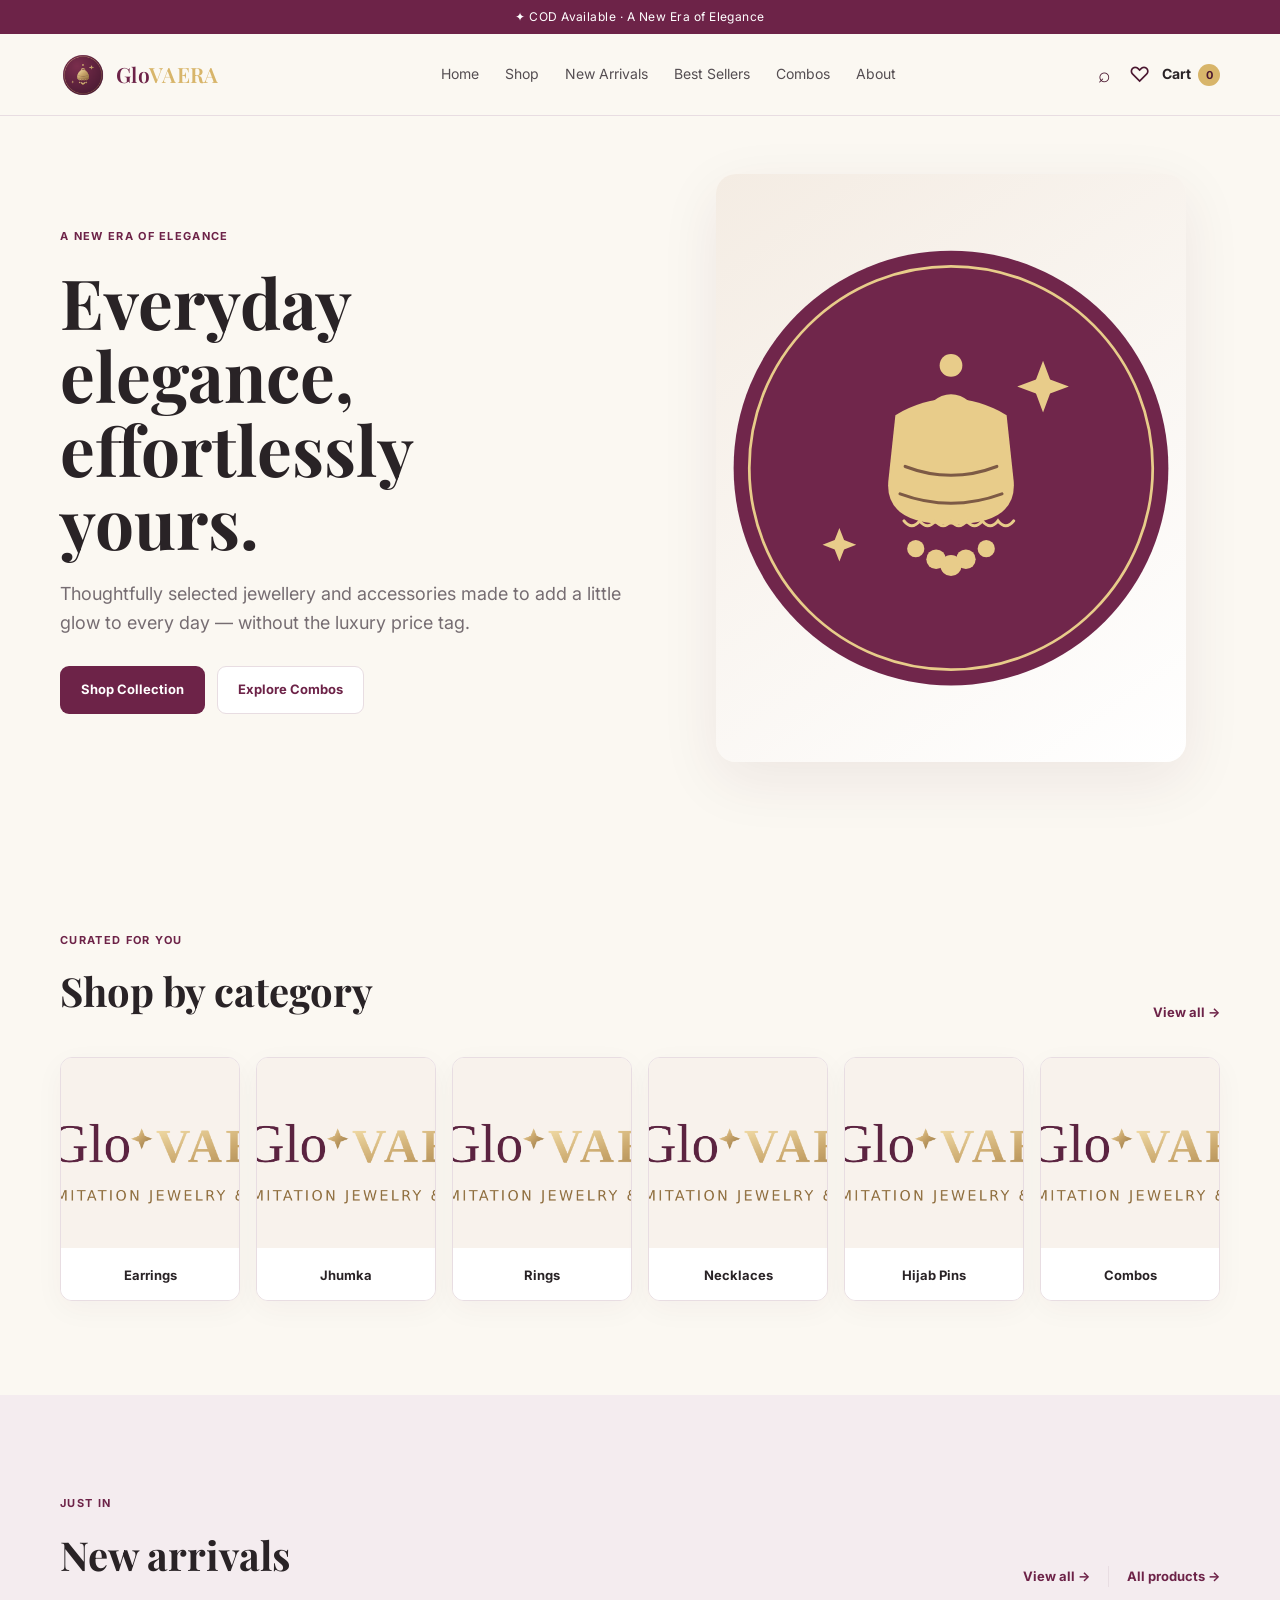
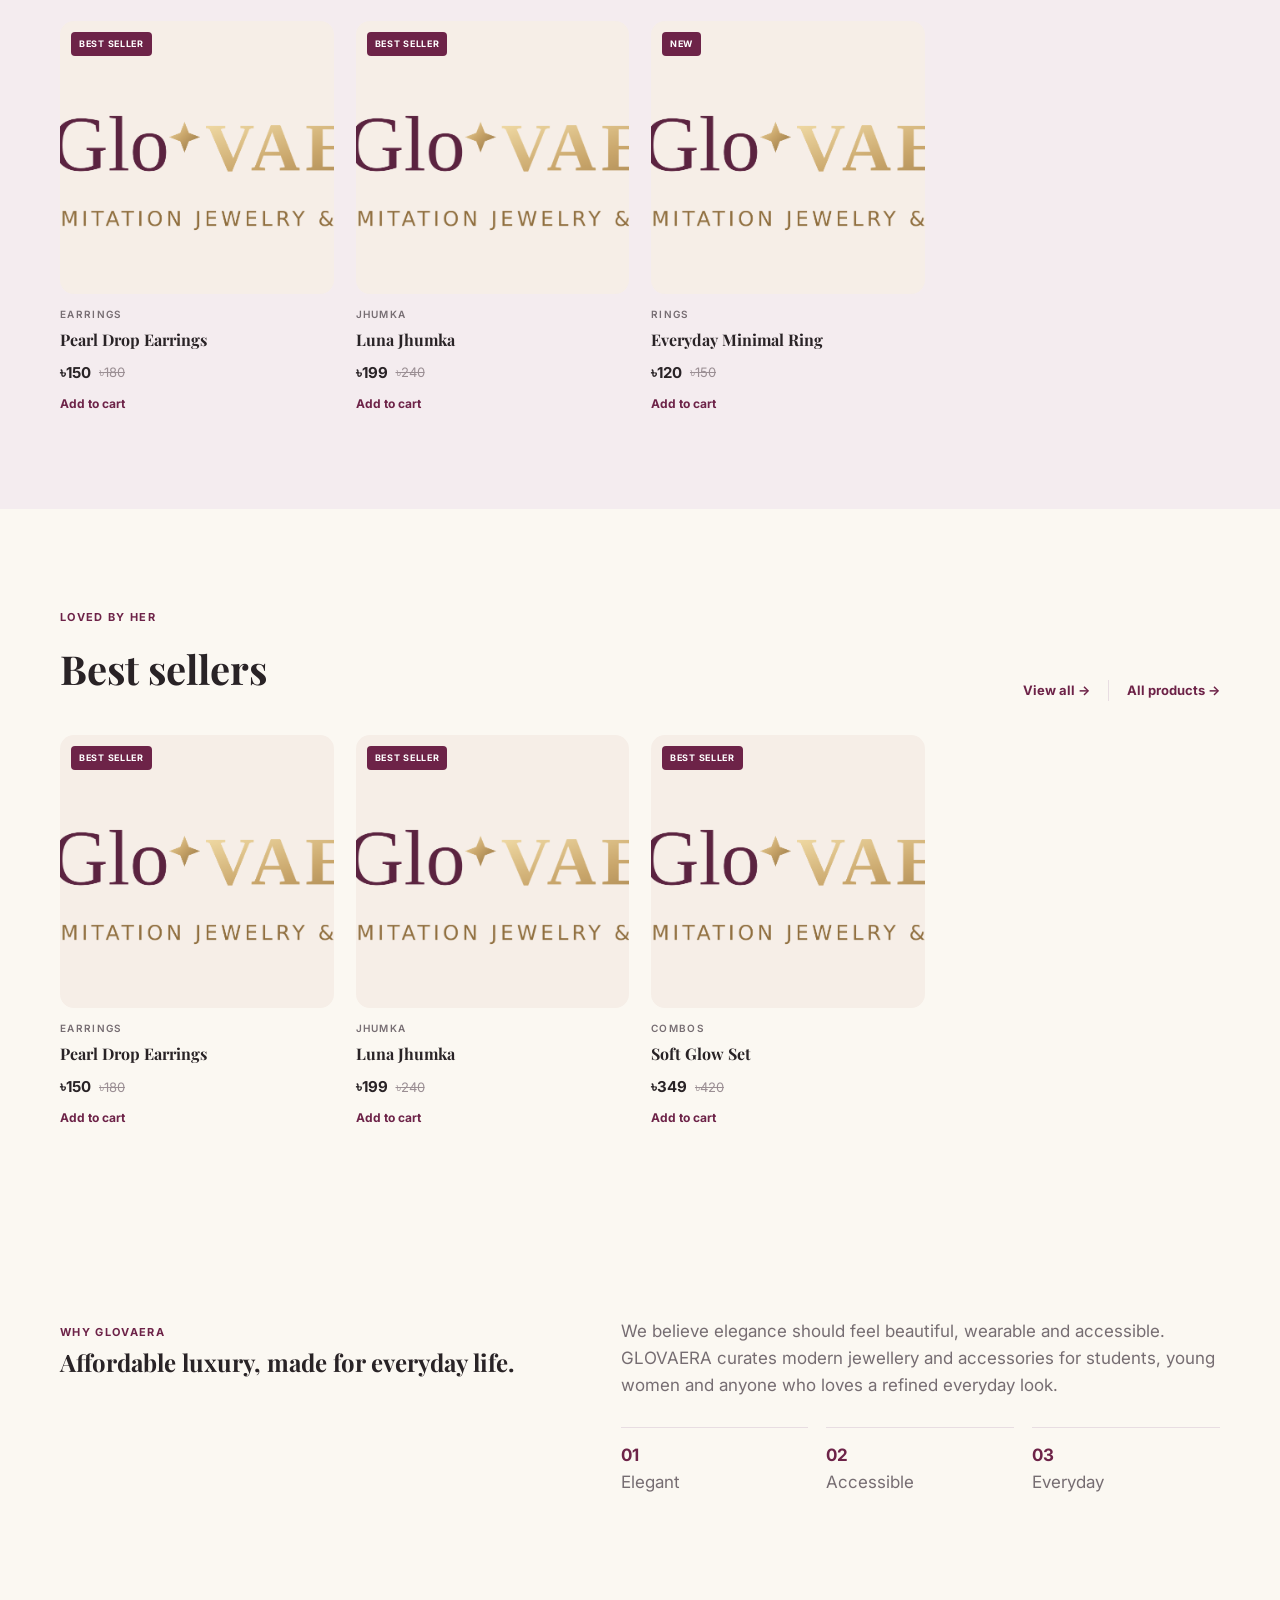
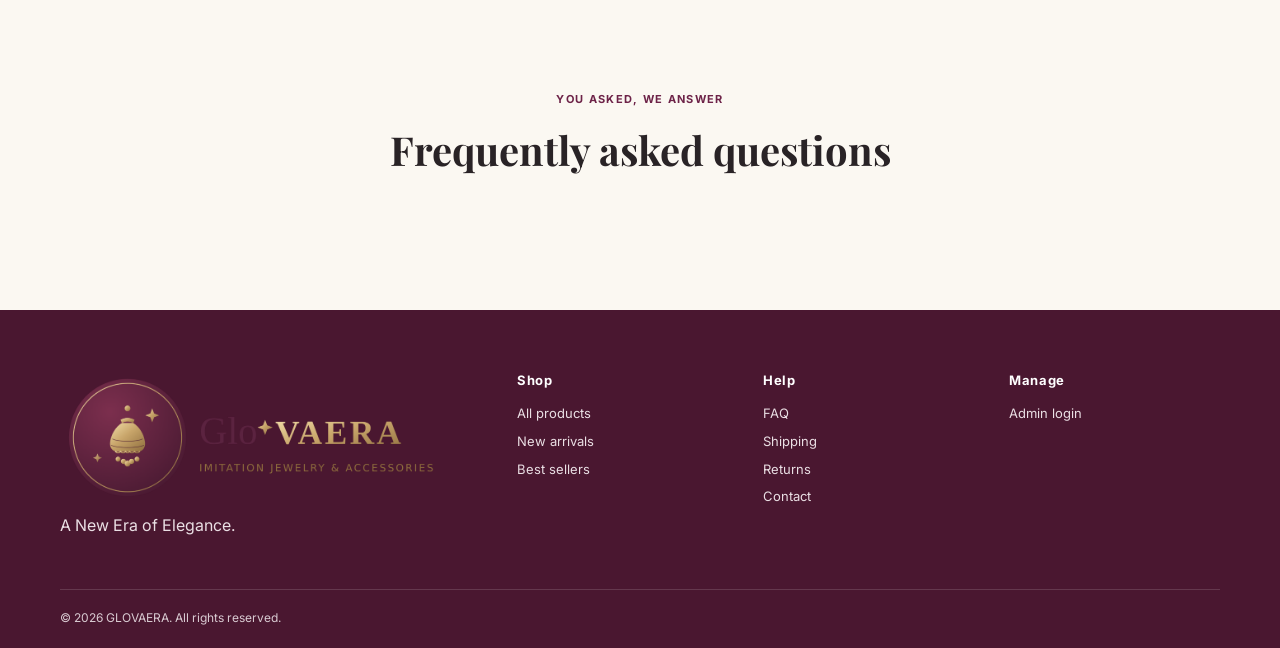
==== index.html @ 719ef5e8 "Polish homepage icon and responsive products" ====
<!doctype html>
<html lang="en">
<head>
  <meta charset="UTF-8" />
  <meta name="viewport" content="width=device-width, initial-scale=1.0" />
  <title>GLOVAERA — A New Era of Elegance</title>
  <meta name="description" content="GLOVAERA — elegant, affordable jewellery and accessories for everyday style." />
  <link rel="icon" type="image/svg+xml" href="glovaera-icon.svg" />
  <link rel="apple-touch-icon" href="glovaera-icon.svg" />
  <link rel="preconnect" href="https://fonts.googleapis.com" />
  <link rel="preconnect" href="https://fonts.gstatic.com" crossorigin />
  <link href="https://fonts.googleapis.com/css2?family=Inter:wght@400;500;600;700&family=Playfair+Display:wght@500;600;700&display=swap" rel="stylesheet" />
  <link rel="stylesheet" href="styles.css" />
  <link rel="stylesheet" href="responsive-fix.css" />
  <style>
    .section-head-links{display:flex;align-items:center;justify-content:flex-end;gap:18px;flex-wrap:wrap}
    .section-head-links .text-link:last-child{padding-left:18px;border-left:1px solid var(--border)}
    @media(max-width:760px){
      .section-head-links{width:100%;justify-content:flex-start;gap:14px}
      .section-head-links .text-link:last-child{padding-left:14px}
    }
  </style>
</head>
<body>
  <div id="announcementBar" class="announcement">✦ COD Available · A New Era of Elegance</div>
  <header class="site-header">
    <a class="brand" href="index.html">
  <span class="brand-mark"><img src="logo.png" alt="GLOVAERA logo"></span>
  <span class="brand-name">Glo<span>VAERA</span></span>
</a>
    <nav class="desktop-nav" aria-label="Main navigation">
      <a href="index.html">Home</a>
      <a href="shop.html">Shop</a>
      <a href="shop.html?sort=new">New Arrivals</a>
      <a href="shop.html?featured=true">Best Sellers</a>
      <a href="shop.html?combo=true">Combos</a>
      <a href="#about">About</a>
    </nav>
    <div class="header-actions">
      <button class="icon-btn" id="searchBtn" type="button" aria-label="Search">⌕</button>
      <a class="icon-btn" href="shop.html?view=wishlist" aria-label="Wishlist">♡</a>
      <a class="cart-link" href="cart.html">Cart <span id="cartCount" class="count-pill">0</span></a>
      <button class="menu-btn" id="menuBtn" type="button">☰</button>
    </div>
  </header>
  <div id="mobileNav" class="mobile-nav" hidden>
    <a href="index.html">Home</a><a href="shop.html">Shop</a><a href="shop.html?sort=new">New Arrivals</a><a href="shop.html?featured=true">Best Sellers</a><a href="shop.html?combo=true">Combos</a><a href="#about">About</a>
  </div>
  <main>
    <section id="heroSection" class="hero container">
      <div class="hero-copy">
        <span id="heroEyebrow" class="eyebrow">A NEW ERA OF ELEGANCE</span>
        <h1 id="heroTitle">Everyday elegance, effortlessly yours.</h1>
        <p id="heroDescription">Thoughtfully selected jewellery and accessories made to add a little glow to every day — without the luxury price tag.</p>
        <div class="hero-actions">
          <a id="heroButton1" class="btn btn-primary" href="shop.html">Shop Collection</a>
          <a id="heroButton2" class="btn btn-secondary" href="shop.html?combo=true">Explore Combos</a>
        </div>
      </div>
      <div class="hero-art"><div class="hero-frame"><img id="heroImage" src="glovaera-icon.svg" alt="GLOVAERA jewellery" /></div></div>
    </section>
    <section class="section container">
      <div class="section-head"><div><span class="eyebrow">CURATED FOR YOU</span><h2>Shop by category</h2></div><a href="shop.html" class="text-link">View all →</a></div>
      <div id="categoryGrid" class="category-grid"></div>
    </section>
    <section class="section section-tinted">
      <div class="container">
        <div class="section-head"><div><span class="eyebrow">JUST IN</span><h2>New arrivals</h2></div><div class="section-head-links"><a href="shop.html?sort=new" class="text-link">View all →</a><a href="shop.html" class="text-link">All products →</a></div></div>
        <div id="newProducts" class="product-grid"></div>
      </div>
    </section>
    <section class="section container">
      <div class="section-head"><div><span class="eyebrow">LOVED BY HER</span><h2>Best sellers</h2></div><div class="section-head-links"><a href="shop.html?featured=true" class="text-link">View all →</a><a href="shop.html" class="text-link">All products →</a></div></div>
      <div id="bestProducts" class="product-grid"></div>
    </section>
    <section id="comboSection" class="section burgundy-section" hidden>
      <div class="container combo-editor-layout">
        <div class="combo-editor-copy">
          <span id="comboEyebrow" class="eyebrow gold-eyebrow">THE GLOVAERA EDIT</span>
          <h2 id="comboTitle">More beauty. Better value.</h2>
          <p id="comboDescription">Discover easy-to-style combo sets designed for everyday wear, gifting and tiny moments worth celebrating.</p>
          <a id="comboButton" class="btn btn-light" href="shop.html?combo=true">Shop combos</a>
        </div>
        <div class="combo-card combo-card-with-image">
          <div id="comboImageWrap" class="combo-image-wrap" hidden><img id="comboImage" src="" alt="Featured GLOVAERA combo" /></div>
          <div class="combo-card-content"><span id="comboBadge">FEATURED COMBO</span><h3 id="comboProductTitle">Soft Glow Set</h3><p id="comboProductDescription">Earrings + Ring + Hijab Pin</p><strong id="comboPrice">৳349</strong></div>
        </div>
      </div>
    </section>
    <section id="about" class="section container">
      <div class="story-grid">
        <div><span id="aboutEyebrow" class="eyebrow">WHY GLOVAERA</span><h2 id="aboutTitle">Affordable luxury, made for everyday life.</h2></div>
        <div class="story-copy">
          <p id="aboutDescription">We believe elegance should feel beautiful, wearable and accessible. GLOVAERA curates modern jewellery and accessories for students, young women and anyone who loves a refined everyday look.</p>
          <div class="feature-row"><div><strong>01</strong><span id="aboutFeature1">Elegant</span></div><div><strong>02</strong><span id="aboutFeature2">Accessible</span></div><div><strong>03</strong><span id="aboutFeature3">Everyday</span></div></div>
        </div>
      </div>
    </section>
    <section id="socialSection" class="section section-soft" hidden>
      <div class="container">
        <div class="section-head centered"><div><span id="socialEyebrow" class="eyebrow">STAY IN THE GLOVAERA MOOD</span><h2 id="socialTitle">Follow the edit</h2></div></div>
        <div id="socialGallery" class="social-grid"></div>
      </div>
    </section>
    <section id="faqSection" class="section container faq-section">
      <div class="section-head centered"><div><span id="faqEyebrow" class="eyebrow">YOU ASKED, WE ANSWER</span><h2 id="faqTitle">Frequently asked questions</h2></div></div>
      <div id="faqList" class="faq-list"></div>
    </section>
  </main>
  <footer class="site-footer">
    <div class="container footer-grid">
      <div><img src="logo.png" alt="GLOVAERA" class="footer-logo" /><p>A New Era of Elegance.</p></div>
      <div><h4>Shop</h4><a href="shop.html">All products</a><a href="shop.html?sort=new">New arrivals</a><a href="shop.html?featured=true">Best sellers</a></div>
      <div><h4>Help</h4><a href="faq.html">FAQ</a><a href="shipping.html">Shipping</a><a href="returns.html">Returns</a><a href="contact.html">Contact</a></div>
      <div><h4>Manage</h4><a href="admin.html">Admin login</a></div>
    </div>
    <div class="container footer-bottom">© 2026 GLOVAERA. All rights reserved.</div>
  </footer>
  <script src="https://cdn.jsdelivr.net/npm/@supabase/supabase-js@2"></script>
  <script src="config.js"></script>
  <script src="app.js"></script>
</body>
</html>
---- styles.css ----
:root{
  --burgundy:#6D2348;
  --dark-burgundy:#4A1730;
  --gold:#D8B56A;
  --light-gold:#E8CC8A;
  --ivory:#FBF8F2;
  --white:#fff;
  --ink:#292326;
  --muted:#766D72;
  --border:#E8DDE2;

  --shadow:
    0 18px 60px
    rgba(74,23,48,.08);

  --container-width:1160px;
  --section-padding:94px;
  --hero-gap:60px;
  --category-gap:14px;
  --social-gap:12px;
  --social-columns:6;
  --social-radius:12px;

  --radius:12px;
}

*{
  box-sizing:border-box;
}

html{
  scroll-behavior:smooth;
}

body{
  margin:0;
  color:var(--ink);
  background:var(--ivory);
  font-family:
    Inter,
    system-ui,
    -apple-system,
    BlinkMacSystemFont,
    "Segoe UI",
    sans-serif;
  line-height:1.6;
}

[hidden]{
  display:none !important;
}

img{
  max-width:100%;
}

a{
  color:inherit;
  text-decoration:none;
}

button,
input,
textarea,
select{
  font:inherit;
}

.container{
  width:min(
    var(--container-width),
    calc(100% - 40px)
  );
  margin:0 auto;
}

.announcement{
  min-height:34px;
  display:flex;
  align-items:center;
  justify-content:center;
  padding:7px 15px;
  text-align:center;
  background:var(--burgundy);
  color:#fff;
  font-size:12px;
  letter-spacing:.04em;
}

.site-header{
  min-height:82px;
  padding:
    0
    max(
      20px,
      calc(
        (100vw - var(--container-width))
        / 2
      )
    );
  display:flex;
  align-items:center;
  gap:28px;
  position:sticky;
  top:0;
  z-index:50;
  background:rgba(
    251,
    248,
    242,
    .97
  );
  border-bottom:1px solid var(--border);
  backdrop-filter:blur(15px);
}

.brand{
  display:flex;
  align-items:center;
  min-width:160px;
}

.brand img{
  width:160px;
  max-height:62px;
  object-fit:contain;
  display:block;
}

.brand-fallback{
  display:none;
  font-family:
    Georgia,
    serif;
  font-size:25px;
  letter-spacing:.02em;
  color:var(--burgundy);
}

.brand-fallback span{
  color:var(--gold);
}

.desktop-nav{
  flex:1;
  display:flex;
  justify-content:center;
  align-items:center;
  gap:26px;
}

.desktop-nav a{
  position:relative;
  padding:28px 0;
  font-size:14px;
  color:#554e52;
  transition:.2s;
}

.desktop-nav a:hover,
.desktop-nav a.active{
  color:var(--burgundy);
}

.desktop-nav a.active::after{
  content:"";
  position:absolute;
  left:0;
  right:0;
  bottom:20px;
  height:2px;
  border-radius:10px;
  background:var(--gold);
}

.header-actions{
  display:flex;
  align-items:center;
  gap:12px;
}

.icon-btn,
.menu-btn{
  border:0;
  background:transparent;
  color:var(--dark-burgundy);
  cursor:pointer;
}

.icon-btn{
  font-size:21px;
}

.menu-btn{
  display:none;
  font-size:21px;
}

.cart-link{
  font-size:14px;
  font-weight:700;
}

.count-pill{
  min-width:22px;
  height:22px;
  display:inline-flex;
  align-items:center;
  justify-content:center;
  margin-left:4px;
  padding:0 6px;
  border-radius:99px;
  background:var(--gold);
  color:var(--dark-burgundy);
  font-size:11px;
}

.mobile-nav{
  display:none;
  padding:15px 20px;
  background:var(--ivory);
  border-bottom:1px solid var(--border);
}

.mobile-nav a{
  display:block;
  padding:10px 0;
  color:#554e52;
}

.eyebrow{
  display:inline-block;
  color:var(--burgundy);
  font-size:11px;
  font-weight:700;
  letter-spacing:.12em;
}

.gold-eyebrow{
  color:var(--light-gold);
}

h1,
h2,
h3{
  font-family:
    "Playfair Display",
    Georgia,
    serif;
}

h1,
h2,
h3,
p{
  margin-top:0;
}

.hero{
  min-height:640px;
  display:grid;
  grid-template-columns:
    1.02fr .98fr;
  align-items:center;
  gap:var(--hero-gap);
  padding:
    58px 0
    70px;
}

.hero h1{
  margin:18px 0 22px;
  font-size:
    clamp(
      44px,
      5.4vw,
      70px
    );
  line-height:1.06;
}

.hero p{
  max-width:590px;
  font-size:18px;
  color:var(--muted);
}

.hero-actions{
  display:flex;
  flex-wrap:wrap;
  gap:12px;
  margin-top:28px;
}

.hero-art{
  display:flex;
  justify-content:center;
}

.hero-frame{
  width:min(
    470px,
    100%
  );
  aspect-ratio:4/5;
  display:grid;
  place-items:center;
  overflow:hidden;
  border-radius:20px;
  background:
    linear-gradient(
      145deg,
      #f4ece3,
      #fff
    );
  box-shadow:var(--shadow);
}

.hero-frame img{
  width:100%;
  height:100%;
  object-fit:contain;
}

.btn{
  min-height:48px;
  display:inline-flex;
  justify-content:center;
  align-items:center;
  padding:0 20px;
  border:1px solid transparent;
  border-radius:9px;
  font-size:13px;
  font-weight:700;
  cursor:pointer;
  transition:.2s;
}

.btn-primary{
  background:var(--burgundy);
  color:#fff;
}

.btn-primary:hover{
  background:var(--dark-burgundy);
}

.btn-secondary{
  background:#fff;
  color:var(--burgundy);
  border-color:var(--border);
}

.btn-secondary:hover{
  border-color:var(--burgundy);
}

.btn-light{
  background:#fff;
  color:var(--dark-burgundy);
}

.btn-dark{
  background:var(--dark-burgundy);
  color:#fff;
}

.btn-danger{
  background:#fff1f2;
  color:#a23d45;
  border-color:#f2c5ca;
}

.small{
  min-height:38px;
  padding:0 12px;
  font-size:12px;
}

.section{
  padding:
    var(--section-padding)
    0;
}

.section-soft{
  background:#f7f1e9;
}

.section-tinted{
  background:#f4ecef;
}

.section-head{
  display:flex;
  justify-content:space-between;
  align-items:end;
  gap:20px;
  margin-bottom:34px;
}

.section-head.centered{
  justify-content:center;
  text-align:center;
}

.section-head h2{
  margin:8px 0 0;
  font-size:40px;
}

.text-link{
  color:var(--burgundy);
  font-size:13px;
  font-weight:700;
}

/* CATEGORY */

.category-grid{
  display:grid;
  grid-template-columns:
    repeat(
      6,
      minmax(0,1fr)
    );
  gap:var(--category-gap);
}

.category-card{
  display:flex;
  flex-direction:column;
  overflow:hidden;
  background:#fff;
  border:1px solid var(--border);
  border-radius:15px;
  box-shadow:
    0 8px 30px
    rgba(74,23,48,.05);
  transition:
    transform .25s,
    box-shadow .25s;
}

.category-card:hover{
  transform:translateY(-4px);
  box-shadow:
    0 16px 40px
    rgba(74,23,48,.09);
}

.category-image{
  width:100%;
  aspect-ratio:1/1;
  overflow:hidden;
  background:#f3ebe2;
}

.category-image img{
  width:100%;
  height:100%;
  display:block;
  object-fit:cover;
  transition:.3s;
}

.category-card:hover
.category-image img{
  transform:scale(1.035);
}

.category-placeholder{
  width:100%;
  height:100%;
  display:grid;
  place-items:center;
  padding:20px;
  color:var(--burgundy);
  font-family:
    "Playfair Display",
    Georgia,
    serif;
  text-align:center;
  font-size:18px;
}

.category-card > span{
  padding:14px;
  text-align:center;
  font-size:13px;
  font-weight:700;
}

/* PRODUCTS */

.product-grid{
  display:grid;
  grid-template-columns:
    repeat(4,1fr);
  gap:22px;
}

.product-card{
  min-width:0;
}

.product-image-wrap{
  position:relative;
  display:block;
  aspect-ratio:1/1;
  overflow:hidden;
  border-radius:14px;
  background:#f6eee7;
}

.product-image-wrap img{
  width:100%;
  height:100%;
  object-fit:cover;
  transition:.3s;
}

.product-image-wrap:hover img{
  transform:scale(1.035);
}

.product-badge{
  position:absolute;
  top:11px;
  left:11px;
  padding:5px 8px;
  background:var(--burgundy);
  color:#fff;
  border-radius:4px;
  font-size:9px;
  font-weight:700;
  letter-spacing:.08em;
}

.product-cat{
  margin-top:12px;
  color:var(--muted);
  font-size:10px;
  font-weight:600;
  letter-spacing:.13em;
  text-transform:uppercase;
}

.product-card h3{
  margin:5px 0 8px;
  font-size:16px;
}

.price-row{
  display:flex;
  align-items:center;
  gap:8px;
}

.price-row strong{
  font-size:15px;
}

.price-row del{
  color:#9b8f94;
  font-size:13px;
}

.quick-add{
  margin-top:9px;
  padding:0;
  border:0;
  background:transparent;
  color:var(--burgundy);
  font-size:12px;
  font-weight:700;
  cursor:pointer;
}

/* SHOP */

.shop-hero{
  padding:
    72px 0
    48px;
  text-align:center;
  background:
    radial-gradient(
      circle at top,
      #fff,
      #f7efe7 70%
    );
  border-bottom:1px solid var(--border);
}

.shop-hero h1{
  margin:10px 0 8px;
  font-size:56px;
}

.shop-hero p{
  margin:0;
  color:var(--muted);
}

.shop-controls-section{
  padding:45px 0 90px;
}

.shop-toolbar{
  position:relative;
  padding:18px;
  border:1px solid var(--border);
  border-radius:18px;
  background:rgba(
    255,
    255,
    255,
    .75
  );
  box-shadow:
    0 18px 50px
    rgba(74,23,48,.06);
  backdrop-filter:blur(10px);
}

.shop-search{
  position:relative;
  display:flex;
  align-items:center;
  min-height:56px;
  margin-bottom:18px;
  border:1px solid #e0d4da;
  border-radius:13px;
  background:#fff;
  box-shadow:
    inset 0 0 0 1px
    rgba(255,255,255,.7);
}

.shop-search:focus-within{
  border-color:var(--gold);
  box-shadow:
    0 0 0 4px
    rgba(216,181,106,.12);
}

.shop-search-icon{
  margin-left:17px;
  color:var(--burgundy);
  font-size:21px;
}

.shop-search input{
  flex:1;
  min-width:0;
  height:54px;
  padding:0 14px;
  border:0;
  outline:0;
  background:transparent;
  color:var(--ink);
  font-size:14px;
}

.clear-search{
  width:34px;
  height:34px;
  margin-right:9px;
  border:0;
  border-radius:50%;
  background:#f4ecee;
  color:var(--burgundy);
  cursor:pointer;
  font-size:19px;
}

.shop-filters{
  display:flex;
  align-items:center;
  justify-content:space-between;
  gap:15px;
  flex-wrap:wrap;
}

.category-chips{
  display:flex;
  align-items:center;
  gap:8px;
  flex-wrap:wrap;
}

.category-chip{
  min-height:39px;
  padding:0 14px;
  border:1px solid #ded2d8;
  border-radius:999px;
  background:#fff;
  color:#60575c;
  font-size:12px;
  font-weight:700;
  cursor:pointer;
  transition:.2s;
}

.category-chip:hover{
  border-color:var(--gold);
  color:var(--burgundy);
}

.category-chip.active{
  border-color:var(--burgundy);
  background:var(--burgundy);
  color:#fff;
  box-shadow:
    0 5px 18px
    rgba(109,35,72,.16);
}

.filter-select{
  min-width:205px;
  display:grid;
  grid-template-columns:auto 1fr;
  align-items:center;
  gap:9px;
  padding:5px 7px 5px 13px;
  border:1px solid #ded2d8;
  border-radius:999px;
  background:#fff;
}

.filter-select span{
  color:var(--muted);
  font-size:11px;
  font-weight:700;
  letter-spacing:.05em;
  text-transform:uppercase;
}

.filter-select select{
  min-height:31px;
  border:0;
  outline:0;
  background:transparent;
  color:var(--ink);
  font-size:12px;
  font-weight:700;
  cursor:pointer;
}

.shop-result-bar{
  display:flex;
  justify-content:space-between;
  align-items:center;
  gap:15px;
  margin-top:16px;
  padding-top:14px;
  border-top:1px solid #eee5e8;
}

.shop-result-bar span{
  color:var(--muted);
  font-size:12px;
}

.clear-filters{
  border:0;
  background:transparent;
  color:var(--burgundy);
  font-size:12px;
  font-weight:700;
  cursor:pointer;
}

.shop-product-grid{
  margin-top:30px;
}

.empty-shop{
  max-width:560px;
  margin:50px auto;
  padding:60px 30px;
  text-align:center;
  background:#fff;
  border:1px solid var(--border);
  border-radius:18px;
  box-shadow:
    0 12px 35px
    rgba(74,23,48,.05);
}

.empty-shop-icon{
  width:55px;
  height:55px;
  margin:0 auto 15px;
  display:grid;
  place-items:center;
  border-radius:50%;
  background:#f4e9ee;
  color:var(--burgundy);
}

/* COMBO */

.burgundy-section{
  background:var(--dark-burgundy);
  color:#fff;
}

.combo-editor-layout{
  display:grid;
  grid-template-columns:
    1.15fr .85fr;
  align-items:center;
  gap:55px;
}

.combo-editor-copy p{
  max-width:650px;
  color:#eadfe4;
}

.combo-card{
  overflow:hidden;
  border-radius:17px;
  background:
    linear-gradient(
      145deg,
      #f7eee6,
      #efdcd4
    );
}

.combo-card-content{
  padding:30px;
  color:var(--dark-burgundy);
}

.combo-image-wrap{
  width:100%;
  aspect-ratio:1/1;
  background:#efe5db;
}

.combo-image-wrap img{
  width:100%;
  height:100%;
  object-fit:cover;
  display:block;
}

.combo-card-content > span{
  font-size:10px;
  font-weight:800;
  letter-spacing:.16em;
}

.combo-card-content h3{
  margin:10px 0;
  font-size:30px;
}

.combo-card-content p{
  color:var(--muted);
}

.combo-card-content strong{
  font-size:30px;
}

/* ABOUT / FAQ */

.story-grid{
  display:grid;
  grid-template-columns:.9fr 1.1fr;
  gap:70px;
}

.story-copy{
  color:var(--muted);
  font-size:17px;
}

.feature-row{
  display:grid;
  grid-template-columns:
    repeat(3,1fr);
  gap:18px;
  margin-top:28px;
}

.feature-row div{
  padding-top:14px;
  border-top:1px solid var(--border);
}

.feature-row strong{
  display:block;
  color:var(--burgundy);
}

.social-grid{
  display:grid;
  grid-template-columns:
    repeat(
      var(--social-columns),
      minmax(0,1fr)
    );
  gap:var(--social-gap);
}

.social-gallery-item{
  overflow:hidden;
  aspect-ratio:1/1;
  border-radius:var(--social-radius);
  background:#eee4da;
}

.social-gallery-item img{
  width:100%;
  height:100%;
  display:block;
}

.faq-page-hero{
  padding:76px 0 35px;
  text-align:center;
  background:
    linear-gradient(
      180deg,
      #fff,
      #f7efe7
    );
  border-bottom:1px solid var(--border);
}

.faq-page-hero h1{
  margin:10px 0;
  font-size:56px;
}

.faq-page-hero p{
  margin:0;
  color:var(--muted);
}

.faq-list{
  width:min(
    900px,
    100%
  );
  margin:0 auto;
  display:grid;
  gap:12px;
}

.faq-list details{
  overflow:hidden;
  border:1px solid var(--border);
  border-radius:15px;
  background:#fff;
  box-shadow:
    0 9px 30px
    rgba(74,23,48,.05);
}

.faq-list summary{
  display:flex;
  align-items:center;
  justify-content:space-between;
  gap:20px;
  padding:22px 24px;
  list-style:none;
  cursor:pointer;
  font-weight:700;
}

.faq-list summary::-webkit-details-marker{
  display:none;
}

.faq-list summary b{
  width:30px;
  height:30px;
  flex:0 0 30px;
  display:grid;
  place-items:center;
  border-radius:50%;
  background:#f4e8ed;
  color:var(--burgundy);
  transition:.25s;
}

.faq-list details[open]
summary b{
  transform:rotate(45deg);
  background:var(--burgundy);
  color:#fff;
}

.faq-answer{
  padding:
    0
    24px
    24px;
  color:var(--muted);
  line-height:1.8;
}

/* FOOTER */

.site-footer{
  padding:60px 0 20px;
  background:var(--dark-burgundy);
  color:#fff;
}

.footer-grid{
  display:grid;
  grid-template-columns:
    2fr 1fr 1fr 1fr;
  gap:35px;
}

.footer-brand{
  display:inline-flex;
  margin-bottom:12px;
}

.footer-brand img{
  width:170px;
  max-height:75px;
  object-fit:contain;
}

.footer-grid h4{
  margin:0 0 12px;
  font-size:13px;
  letter-spacing:.05em;
}

.footer-grid a:not(.footer-brand){
  display:block;
  margin:7px 0;
  color:#eadfe4;
  font-size:13px;
}

.footer-grid p{
  color:#eadfe4;
}

.footer-bottom{
  margin-top:35px;
  padding-top:18px;
  border-top:1px solid rgba(255,255,255,.14);
  color:#d9cbd2;
  font-size:12px;
}

/* ADMIN */

.admin-body{
  min-height:100vh;
  background:
    radial-gradient(
      circle at top,
      #fff,
      #f4ebe2 75%
    );
}

.admin-shell{
  width:min(
    1180px,
    calc(100% - 40px)
  );
  margin:40px auto 70px;
}

.admin-card{
  width:min(
    480px,
    100%
  );
  margin:60px auto;
  padding:35px;
  background:#fff;
  border:1px solid var(--border);
  border-radius:18px;
  box-shadow:var(--shadow);
}

.admin-brand-link{
  display:inline-flex;
  margin-bottom:15px;
}

.admin-logo{
  width:180px;
  max-height:70px;
  object-fit:contain;
}

.admin-card form{
  display:grid;
  gap:16px;
}

.admin-card label{
  display:grid;
  gap:7px;
  font-size:13px;
  font-weight:700;
}

.admin-card input{
  height:46px;
  border:1px solid var(--border);
  border-radius:9px;
  padding:0 12px;
  outline:0;
}

.admin-submit{
  width:100%;
}

.admin-loading{
  min-height:100vh;
  display:grid;
  place-items:center;
  padding:20px;
}

.admin-loading-card{
  width:min(
    380px,
    100%
  );
  padding:38px 28px;
  display:grid;
  justify-items:center;
  gap:12px;
  text-align:center;
  background:#fff;
  border:1px solid var(--border);
  border-radius:18px;
  box-shadow:var(--shadow);
}

.admin-loading-logo{
  width:175px;
  max-height:70px;
  object-fit:contain;
}

.admin-loading-card span{
  color:var(--muted);
  font-size:12px;
}

.loading-spinner{
  width:34px;
  height:34px;
  border:3px solid #eadde2;
  border-top-color:var(--burgundy);
  border-radius:50%;
  animation:spin .8s linear infinite;
}

@keyframes spin{
  to{
    transform:rotate(360deg);
  }
}

.admin-topbar{
  display:flex;
  justify-content:space-between;
  align-items:center;
  gap:20px;
  margin-bottom:25px;
}

.admin-topbar h1{
  margin:7px 0 0;
}

.admin-actions{
  display:flex;
  gap:10px;
}

.admin-tabs{
  display:flex;
  gap:5px;
  overflow:auto;
  margin-bottom:25px;
  border-bottom:1px solid var(--border);
}

.tab{
  min-height:45px;
  padding:0 16px;
  border:0;
  border-bottom:2px solid transparent;
  background:transparent;
  color:var(--muted);
  font-size:13px;
  font-weight:700;
  cursor:pointer;
}

.tab.active{
  color:var(--burgundy);
  border-bottom-color:var(--burgundy);
}

.stats-grid{
  display:grid;
  grid-template-columns:
    repeat(4,1fr);
  gap:16px;
}

.stat-card{
  padding:22px;
  border:1px solid var(--border);
  border-radius:14px;
  background:#fff;
}

.stat-card span{
  color:var(--muted);
  font-size:12px;
}

.stat-card strong{
  display:block;
  margin-top:3px;
  color:var(--burgundy);
  font-size:38px;
  font-family:
    "Playfair Display",
    Georgia,
    serif;
}

.admin-welcome-card{
  margin-top:18px;
  padding:28px;
  border-radius:15px;
  background:
    linear-gradient(
      135deg,
      var(--dark-burgundy),
      var(--burgundy)
    );
  color:#fff;
}

.admin-welcome-card p{
  color:#eadfe4;
  max-width:680px;
}

.admin-section-head{
  display:flex;
  align-items:end;
  justify-content:space-between;
  gap:20px;
  margin-bottom:18px;
}

.admin-section-head h2{
  margin:5px 0 0;
}

.admin-list{
  display:grid;
  gap:12px;
}

.admin-row{
  display:flex;
  align-items:center;
  gap:14px;
  padding:13px;
  border:1px solid var(--border);
  border-radius:12px;
  background:#fff;
}

.admin-row img{
  width:68px;
  height:68px;
  object-fit:cover;
  border-radius:9px;
  background:#f5ece4;
}

.admin-row .grow{
  flex:1;
  display:grid;
  gap:3px;
}

.admin-row .grow span{
  color:var(--muted);
  font-size:12px;
}

.admin-order{
  padding:16px;
  border:1px solid var(--border);
  border-radius:12px;
  background:#fff;
}

.admin-order-head{
  display:flex;
  justify-content:space-between;
  gap:15px;
}

.admin-order p{
  margin:8px 0 0;
  color:var(--muted);
  font-size:13px;
}

.status{
  padding:4px 8px;
  border-radius:999px;
  background:#f2e6eb;
  color:var(--burgundy);
  font-size:10px;
  font-weight:700;
}

.order-actions{
  margin-top:12px;
}

.order-actions select{
  min-height:38px;
  padding:0 11px;
  border:1px solid var(--border);
  border-radius:8px;
  background:#fff;
}

.form-grid{
  display:grid;
  grid-template-columns:
    repeat(2,minmax(0,1fr));
  gap:16px;
}

.form-grid label{
  display:grid;
  gap:7px;
  font-size:13px;
  font-weight:700;
}

.form-grid label.full{
  grid-column:1/-1;
}

.form-grid input,
.form-grid textarea,
.form-grid select{
  width:100%;
  border:1px solid var(--border);
  border-radius:8px;
  padding:11px 12px;
  outline:0;
  background:#fff;
}

.form-grid input:focus,
.form-grid textarea:focus,
.form-grid select:focus{
  border-color:var(--gold);
}

.editor-intro,
.editor-section{
  padding:26px;
  margin-bottom:18px;
  border:1px solid var(--border);
  border-radius:15px;
  background:#fff;
}

.editor-intro h2{
  margin:7px 0;
}

.editor-intro p{
  max-width:760px;
  margin-bottom:0;
  color:var(--muted);
}

.editor-section-head{
  margin-bottom:18px;
}

.editor-section-head h3{
  margin:0 0 5px;
  font-size:23px;
}

.editor-grid{
  display:grid;
  grid-template-columns:
    repeat(2,minmax(0,1fr));
  gap:17px;
}

.editor-field{
  display:grid;
  gap:7px;
}

.editor-field > span{
  font-size:12px;
  font-weight:700;
}

.editor-field input,
.editor-field textarea,
.editor-field select{
  min-height:44px;
  width:100%;
  padding:10px 12px;
  border:1px solid var(--border);
  border-radius:8px;
  background:#fff;
  outline:0;
}

.editor-field textarea{
  resize:vertical;
}

.editor-field input[type="color"]{
  padding:4px;
  cursor:pointer;
}

.editor-media-list{
  margin-top:22px;
  padding-top:20px;
  border-top:1px solid var(--border);
}

.editor-media-head{
  display:flex;
  align-items:center;
  justify-content:space-between;
  gap:15px;
  margin-bottom:13px;
}

.admin-image-preview{
  width:230px;
  min-height:160px;
  overflow:hidden;
  display:grid;
  place-items:center;
  border:1px solid var(--border);
  border-radius:12px;
  background:#f4ece3;
}

.admin-image-preview img{
  width:100%;
  height:100%;
  max-height:230px;
  object-fit:cover;
}

.gallery-editor-list{
  display:grid;
  gap:12px;
}

.gallery-editor-row{
  display:grid;
  grid-template-columns:105px 1fr;
  gap:15px;
  padding:12px;
  border:1px solid var(--border);
  border-radius:11px;
  background:#fcfaf7;
}

.gallery-preview{
  width:105px;
  height:105px;
  overflow:hidden;
  border-radius:8px;
  background:#f0e7de;
}

.gallery-preview img{
  width:100%;
  height:100%;
  object-fit:cover;
}

.gallery-editor-main{
  display:grid;
  gap:7px;
}

.gallery-url{
  color:var(--muted);
  font-size:11px;
  word-break:break-all;
}

.gallery-actions{
  display:flex;
  flex-wrap:wrap;
  gap:6px;
}

.faq-editor-list{
  display:grid;
  gap:13px;
  margin:18px 0;
}

.faq-editor-item{
  display:grid;
  grid-template-columns:40px 1fr;
  gap:12px;
  padding:14px;
  border:1px solid var(--border);
  border-radius:11px;
  background:#fcfaf7;
}

.faq-editor-number{
  width:36px;
  height:36px;
  display:grid;
  place-items:center;
  border-radius:50%;
  background:var(--burgundy);
  color:#fff;
  font-weight:700;
}

.faq-editor-fields{
  display:grid;
  gap:9px;
}

.faq-editor-fields input,
.faq-editor-fields textarea{
  width:100%;
  padding:11px 12px;
  border:1px solid var(--border);
  border-radius:8px;
  outline:0;
}

.editor-save-bar{
  display:flex;
  align-items:center;
  justify-content:space-between;
  gap:20px;
  margin-top:20px;
  padding:20px 22px;
  border-radius:15px;
  background:var(--dark-burgundy);
  color:#fff;
}

.editor-save-bar > div{
  display:grid;
  gap:4px;
}

.editor-save-bar span{
  color:#eadfe4;
  font-size:12px;
}

.empty-state{
  padding:55px 20px;
  text-align:center;
  color:var(--muted);
}

.form-message{
  min-height:20px;
  font-size:12px;
}

.form-message.error{
  color:#a23d45;
}

.form-message.success{
  color:#2e7751;
}

.modal{
  position:fixed;
  inset:0;
  z-index:100;
  display:grid;
  place-items:center;
  padding:20px;
  background:rgba(
    25,
    10,
    18,
    .45
  );
}

.modal-card{
  position:relative;
  width:min(
    760px,
    100%
  );
  max-height:90vh;
  overflow:auto;
  padding:28px;
  border-radius:16px;
  background:#fff;
}

.modal-close{
  position:absolute;
  right:13px;
  top:9px;
  border:0;
  background:transparent;
  font-size:27px;
  cursor:pointer;
}

/* RESPONSIVE */

@media(max-width:900px){

  .desktop-nav{
    display:none;
  }

  .menu-btn{
    display:block;
  }

  .site-header{
    padding:0 20px;
    gap:14px;
  }

  .mobile-nav:not([hidden]){
    display:block;
  }

  .hero{
    grid-template-columns:1fr;
    min-height:auto;
  }

  .hero-art{
    order:-1;
  }

  .category-grid{
    grid-template-columns:
      repeat(3,1fr);
  }

  .product-grid{
    grid-template-columns:
      repeat(2,1fr);
  }

  .combo-editor-layout,
  .story-grid{
    grid-template-columns:1fr;
  }

  .social-grid{
    grid-template-columns:
      repeat(3,1fr);
  }

  .footer-grid{
    grid-template-columns:
      1.4fr 1fr 1fr;
  }

  .stats-grid{
    grid-template-columns:
      repeat(2,1fr);
  }

}

@media(max-width:620px){

  .container{
    width:
      calc(100% - 28px);
  }

  .brand{
    min-width:0;
  }

  .brand img{
    width:135px;
  }

  .header-actions .icon-btn{
    display:none;
  }

  .hero h1{
    font-size:38px;
  }

  .hero p{
    font-size:15px;
  }

  .section{
    padding:66px 0;
  }

  .section-head h2{
    font-size:30px;
  }

  .category-grid{
    grid-template-columns:
      repeat(2,1fr);
  }

  .social-grid{
    grid-template-columns:
      repeat(2,1fr);
  }

  .shop-hero h1,
  .faq-page-hero h1{
    font-size:40px;
  }

  .shop-filters{
    align-items:stretch;
  }

  .category-chips{
    width:100%;
    overflow:auto;
    flex-wrap:nowrap;
    padding-bottom:3px;
  }

  .category-chip{
    flex:0 0 auto;
  }

  .filter-select{
    width:100%;
  }

  .shop-result-bar{
    align-items:flex-start;
    flex-direction:column;
  }

  .footer-grid{
    grid-template-columns:
      1fr 1fr;
  }

  .form-grid{
    grid-template-columns:1fr;
  }

  .form-grid label.full{
    grid-column:auto;
  }

  .editor-grid{
    grid-template-columns:1fr;
  }

  .admin-topbar{
    align-items:flex-start;
    flex-direction:column;
  }

  .admin-actions{
    width:100%;
  }

  .admin-actions .btn{
    flex:1;
  }

  .admin-row{
    align-items:flex-start;
    flex-wrap:wrap;
  }

  .gallery-editor-row{
    grid-template-columns:80px 1fr;
  }

  .gallery-preview{
    width:80px;
    height:80px;
  }

  .editor-save-bar{
    flex-direction:column;
    align-items:stretch;
  }

  .editor-save-bar .btn{
    width:100%;
  }

}
/* =========================================================
   FINAL GLOVAERA PAGE LAYOUT FIX
   Product / Checkout / Success
   ========================================================= */


/* =========================================================
   PRODUCT PAGE
   ========================================================= */

.product-page-section{
  padding:
    58px
    0
    90px;
}

.product-detail{
  width:100% !important;
  display:grid !important;

  grid-template-columns:
    minmax(
      0,
      1.08fr
    )
    minmax(
      380px,
      .92fr
    ) !important;

  gap:64px !important;

  align-items:start !important;
}

.product-gallery{
  width:100%;
  overflow:hidden;

  border:1px solid var(--border);
  border-radius:18px;

  background:#f5ede6;

  box-shadow:
    0 18px 50px
    rgba(
      74,
      23,
      48,
      .07
    );
}

.product-gallery img{
  width:100%;
  height:auto;

  aspect-ratio:1 / 1;

  display:block;

  object-fit:contain;

  background:#f5ede6;
}

.product-info{
  min-width:0;

  padding:
    10px
    5px
    0
    0 !important;
}

.product-info .product-cat{
  margin:
    0
    0
    8px;

  color:var(--burgundy);

  font-size:10px;
  font-weight:800;

  letter-spacing:.15em;

  text-transform:uppercase;
}

.product-info h1{
  margin:
    0
    0
    15px;

  color:var(--dark-burgundy);

  font-family:
    "Playfair Display",
    Georgia,
    serif;

  font-size:
    clamp(
      40px,
      4vw,
      58px
    );

  line-height:1.05;
}

.rating{
  display:flex;
  align-items:center;
  gap:7px;

  margin-bottom:18px;

  color:var(--gold);

  font-size:14px;
}

.rating span{
  color:var(--muted);
  font-size:12px;
}

.detail-price{
  display:flex;
  align-items:baseline;
  gap:11px;

  margin:
    0
    0
    20px;
}

.detail-price strong{
  color:var(--dark-burgundy);
  font-size:29px;
}

.detail-price del{
  color:#998d92;
  font-size:15px;
}

.product-info > p{
  max-width:600px;

  margin:
    0
    0
    26px;

  color:var(--muted);

  font-size:15px;
  line-height:1.8;
}

.spec-list{
  display:grid;

  margin:
    0
    0
    28px;

  padding:0;

  border-top:
    1px solid
    var(--border);
}

.spec-list div{
  display:grid;

  grid-template-columns:
    1fr
    1fr;

  gap:20px;

  padding:
    13px
    0;

  border-bottom:
    1px solid
    var(--border);
}

.spec-list dt{
  color:var(--muted);
  font-size:13px;
}

.spec-list dd{
  margin:0;

  text-align:right;

  color:var(--ink);
  font-size:13px;
}

.qty-row{
  display:inline-flex;

  overflow:hidden;

  margin-bottom:19px;

  border:
    1px solid
    var(--border);

  border-radius:9px;

  background:#fff;
}

.qty-row button,
.qty-row input{
  width:44px;
  height:44px;

  border:0;

  background:#fff;

  text-align:center;
}

.qty-row input{
  border-left:
    1px solid
    var(--border);

  border-right:
    1px solid
    var(--border);

  outline:none;
}

.qty-row button{
  color:var(--burgundy);
  font-size:19px;
  cursor:pointer;
}

.product-actions{
  display:flex !important;

  gap:11px !important;

  flex-wrap:wrap;
}

.product-actions .btn{
  min-width:155px;
}


/* =========================================================
   CHECKOUT
   ========================================================= */

.checkout-header{
  justify-content:space-between;
}

.checkout-header-right{
  display:flex;
  align-items:center;
}

.checkout-cart-link{
  font-size:14px;
  font-weight:700;
}

.checkout-hero{
  padding:
    64px
    0
    42px;

  background:
    linear-gradient(
      180deg,
      #fff,
      #f7efe7
    );

  border-bottom:
    1px solid
    var(--border);
}

.checkout-hero-inner{
  text-align:center;
}

.checkout-hero h1{
  margin:
    10px
    0
    7px;

  font-family:
    "Playfair Display",
    Georgia,
    serif;

  font-size:
    clamp(
      42px,
      5vw,
      58px
    );
}

.checkout-hero p{
  margin:0;
  color:var(--muted);
}

.checkout-section{
  padding:
    48px
    0
    90px;
}

.checkout-layout{
  width:100% !important;

  display:grid !important;

  grid-template-columns:
    minmax(
      0,
      1.35fr
    )
    minmax(
      340px,
      .65fr
    ) !important;

  gap:30px !important;

  align-items:start !important;
}

.checkout-main{
  min-width:0;
}

.checkout-card{
  padding:28px;

  border:
    1px solid
    var(--border);

  border-radius:16px;

  background:#fff;

  box-shadow:
    0 14px 40px
    rgba(
      74,
      23,
      48,
      .05
    );
}

.checkout-card-head{
  display:flex;
  align-items:flex-start;

  gap:14px;

  margin-bottom:24px;
}

.checkout-step{
  width:38px;
  height:38px;

  flex:0 0 38px;

  display:grid;
  place-items:center;

  border-radius:50%;

  background:#f4e7ed;
  color:var(--burgundy);

  font-size:11px;
  font-weight:800;
}

.checkout-card-head h2{
  margin:
    0
    0
    4px;

  font-family:
    "Playfair Display",
    Georgia,
    serif;

  font-size:26px;
}

.checkout-card-head p{
  margin:0;

  color:var(--muted);

  font-size:13px;
}

.checkout-form{
  width:100%;
}

.checkout-form-grid{
  display:grid;

  grid-template-columns:
    repeat(
      2,
      minmax(
        0,
        1fr
      )
    );

  gap:16px;
}

.checkout-form label{
  display:grid;

  gap:7px;
}

.checkout-form label > span{
  color:var(--ink);

  font-size:12px;
  font-weight:700;
}

.checkout-form label small{
  color:var(--muted);
  font-weight:400;
}

.checkout-form input,
.checkout-form textarea{
  width:100%;

  border:
    1px solid
    var(--border);

  border-radius:9px;

  background:#fff;

  padding:
    12px
    13px;

  outline:none;

  color:var(--ink);

  resize:vertical;
}

.checkout-form input{
  min-height:46px;
}

.checkout-form textarea{
  min-height:100px;
}

.checkout-form input:focus,
.checkout-form textarea:focus{
  border-color:var(--gold);

  box-shadow:
    0 0 0 4px
    rgba(
      216,
      181,
      106,
      .11
    );
}

.checkout-full{
  grid-column:1 / -1;
}

.payment-card{
  display:flex;

  align-items:center;

  gap:13px;

  margin-top:20px;

  padding:15px;

  border:
    1px solid
    var(--gold);

  border-radius:11px;

  background:#fffcf7;
}

.payment-icon{
  width:40px;
  height:40px;

  display:grid;
  place-items:center;

  flex:0 0 40px;

  border-radius:50%;

  background:
    var(--burgundy);

  color:#fff;

  font-weight:800;
}

.payment-card > div:nth-child(2){
  display:grid;
  gap:2px;

  flex:1;
}

.payment-card strong{
  color:var(--dark-burgundy);
  font-size:13px;
}

.payment-card span{
  color:var(--muted);
  font-size:11px;
}

.payment-selected{
  padding:
    5px
    9px;

  border-radius:99px;

  background:#f0e3cf;
  color:var(--dark-burgundy);

  font-size:10px;
  font-weight:800;
}

.checkout-submit{
  width:100%;

  margin-top:20px;

  min-height:52px;
}

.checkout-summary{
  width:100%;

  position:sticky;
  top:105px;

  padding:24px;

  border:
    1px solid
    var(--border);

  border-radius:16px;

  background:#fff;

  box-shadow:
    0 14px 40px
    rgba(
      74,
      23,
      48,
      .06);
}

.checkout-summary h2{
  margin:
    7px
    0
    18px;

  font-family:
    "Playfair Display",
    Georgia,
    serif;

  font-size:28px;
}

.checkout-summary .summary-line{
  display:flex;

  justify-content:space-between;

  gap:15px;

  padding:
    12px
    0;

  border-bottom:
    1px solid
    #efe5e9;

  font-size:13px;
}

.checkout-summary .summary-line strong{
  white-space:nowrap;
}

.checkout-summary .total-row{
  display:flex;

  justify-content:space-between;

  gap:15px;

  margin-top:8px;
  padding:
    16px
    0
    0;

  border-top:
    1px solid
    var(--border);

  font-size:18px;
  font-weight:800;
}

.summary-placeholder p{
  margin:0;
  color:var(--muted);
  font-size:13px;
}


/* =========================================================
   ORDER SUCCESS
   ========================================================= */

.success-page{
  min-height:100vh;

  display:grid;

  place-items:center;

  padding:
    35px
    20px;

  background:
    radial-gradient(
      circle at top,
      #fff,
      #f6ece6 72%
    );
}

.success-card{
  width:min(
    680px,
    100%
  );

  padding:
    52px
    50px;

  text-align:center;

  border:
    1px solid
    var(--border);

  border-radius:22px;

  background:
    rgba(
      255,
      255,
      255,
      .94
    );

  box-shadow:
    0 24px 75px
    rgba(
      74,
      23,
      48,
      .11
    );
}

.success-logo{
  display:inline-flex;

  justify-content:center;

  margin-bottom:25px;
}

.success-logo img{
  width:175px;
  max-height:78px;
  object-fit:contain;
}

.success-icon{
  width:62px;
  height:62px;

  margin:
    0
    auto
    18px;

  display:grid;
  place-items:center;

  border-radius:50%;

  background:
    var(--burgundy);

  color:#fff;

  font-size:28px;
  font-weight:700;

  box-shadow:
    0 10px 30px
    rgba(
      109,
      35,
      72,
      .18
    );
}

.success-card h1{
  max-width:560px;

  margin:
    10px
    auto
    15px;

  font-family:
    "Playfair Display",
    Georgia,
    serif;

  font-size:
    clamp(
      36px,
      5vw,
      52px
    );

  line-height:1.08;

  color:var(--dark-burgundy);
}

.success-message{
  max-width:530px;

  margin:
    0
    auto
    25px;

  color:var(--muted);

  line-height:1.8;
}

.success-order-box{
  width:min(
    420px,
    100%
  );

  margin:
    0
    auto
    27px;

  padding:
    14px
    18px;

  border:
    1px solid
    var(--border);

  border-radius:11px;

  background:#fbf7f2;

  display:grid;

  gap:4px;
}

.success-order-box span{
  color:var(--muted);

  font-size:10px;

  font-weight:800;

  letter-spacing:.14em;
}

.success-order-box strong{
  color:var(--dark-burgundy);

  font-size:13px;

  word-break:break-all;
}

.success-actions{
  display:flex;

  justify-content:center;

  gap:10px;

  flex-wrap:wrap;
}


/* =========================================================
   DESKTOP OVERRIDE
   Important: these rules intentionally stay active
   on normal desktop widths.
   ========================================================= */

@media (min-width:761px){

  .product-detail{
    grid-template-columns:
      minmax(
        0,
        1.08fr
      )
      minmax(
        380px,
        .92fr
      ) !important;
  }

  .checkout-layout{
    grid-template-columns:
      minmax(
        0,
        1.35fr
      )
      minmax(
        340px,
        .65fr
      ) !important;
  }

}


/* =========================================================
   MOBILE
   ========================================================= */

@media (max-width:760px){

  .product-detail{
    grid-template-columns:
      1fr !important;

    gap:30px !important;
  }

  .checkout-layout{
    grid-template-columns:
      1fr !important;

    gap:20px !important;
  }

  .checkout-summary{
    position:static;
  }

  .checkout-form-grid{
    grid-template-columns:
      1fr;
  }

  .checkout-full{
    grid-column:auto;
  }

  .success-card{
    padding:
      40px
      22px;
  }

}

@media (max-width:520px){

  .product-info h1{
    font-size:36px;
  }

  .product-actions{
    display:grid !important;

    grid-template-columns:
      1fr;

    gap:9px !important;
  }

  .product-actions .btn{
    width:100%;
    min-width:0;
  }

  .checkout-card{
    padding:20px;
  }

  .checkout-summary{
    padding:20px;
  }

  .payment-card{
    align-items:flex-start;
    flex-wrap:wrap;
  }

  .payment-selected{
    margin-left:53px;
  }

}
/* =========================================================
   PROFESSIONAL POLICY PAGE
   ========================================================= */

.policy-hero{
  padding:78px 0 48px;
  background:
    linear-gradient(
      180deg,
      #fff,
      #f7efe7
    );
  border-bottom:1px solid var(--border);
  text-align:center;
}

.policy-hero h1{
  margin:10px 0 12px;
  font-size:
    clamp(
      40px,
      5vw,
      58px
    );
}

.policy-hero p{
  max-width:680px;
  margin:0 auto;
  color:var(--muted);
}

.policy-layout{
  display:grid;
  grid-template-columns:
    repeat(2,minmax(0,1fr));
  gap:20px;
}

.policy-card{
  padding:28px;
  background:#fff;
  border:1px solid var(--border);
  border-radius:16px;
  box-shadow:
    0 12px 35px
    rgba(74,23,48,.05);
}

.policy-icon{
  width:48px;
  height:48px;
  display:grid;
  place-items:center;
  margin-bottom:16px;
  border-radius:50%;
  background:#f5e8ed;
  font-size:21px;
}

.policy-card h2{
  margin:8px 0 12px;
  font-size:28px;
  color:var(--dark-burgundy);
}

.policy-card > p{
  color:var(--muted);
  line-height:1.8;
}

.policy-points{
  margin-top:22px;
  display:grid;
  gap:15px;
}

.policy-points > div{
  padding-top:15px;
  border-top:1px solid #eee5e8;
}

.policy-points strong{
  display:block;
  margin-bottom:4px;
  color:var(--dark-burgundy);
  font-size:13px;
}

.policy-points p{
  margin:0;
  color:var(--muted);
  font-size:13px;
  line-height:1.75;
}

.policy-help{
  margin-top:25px;
  padding:32px;
  text-align:center;
  background:
    linear-gradient(
      135deg,
      var(--dark-burgundy),
      var(--burgundy)
    );
  color:#fff;
  border-radius:16px;
}

.policy-help h2{
  margin:8px 0;
  color:#fff;
  font-size:30px;
}

.policy-help p{
  max-width:600px;
  margin:0 auto 20px;
  color:#eadfe4;
}

.policy-help .eyebrow{
  color:var(--light-gold);
}

@media(max-width:760px){

  .policy-layout{
    grid-template-columns:1fr;
  }

  .policy-card{
    padding:22px;
  }

  .policy-help{
    padding:26px 20px;
  }

}
/* =========================================================
   CONTACT PAGE — PROFESSIONAL DESIGN
   ========================================================= */

.contact-hero{
  padding:
    78px
    0
    48px;

  text-align:center;

  background:
    linear-gradient(
      180deg,
      #fff,
      #f7efe7
    );

  border-bottom:
    1px solid
    var(--border);
}

.contact-hero h1{
  margin:
    10px
    0
    12px;

  font-family:
    "Playfair Display",
    Georgia,
    serif;

  font-size:
    clamp(
      40px,
      5vw,
      58px
    );

  color:var(--dark-burgundy);
}

.contact-hero p{
  max-width:680px;
  margin:0 auto;

  color:var(--muted);
  line-height:1.8;
}


.contact-layout{
  display:grid;

  grid-template-columns:
    minmax(
      0,
      .9fr
    )
    minmax(
      0,
      1.1fr
    );

  gap:60px;

  align-items:start;
}


/* LEFT */

.contact-intro{
  padding-top:10px;
}

.contact-intro h2{
  margin:
    8px
    0
    16px;

  font-size:40px;

  color:var(--dark-burgundy);
}

.contact-intro > p{
  max-width:560px;

  color:var(--muted);

  line-height:1.85;
}


.contact-note{
  margin-top:28px;

  padding:18px 20px;

  border-left:
    3px solid
    var(--gold);

  background:#fbf6ef;

  border-radius:
    0
    10px
    10px
    0;
}

.contact-note strong{
  display:block;

  margin-bottom:5px;

  color:var(--dark-burgundy);

  font-size:13px;
}

.contact-note p{
  margin:0;

  color:var(--muted);

  font-size:13px;

  line-height:1.7;
}


/* RIGHT CARDS */

.contact-cards{
  display:grid;
  gap:14px;
}


.contact-card{
  display:grid;

  grid-template-columns:
    52px
    1fr
    24px;

  gap:15px;

  align-items:center;

  padding:20px;

  background:#fff;

  border:
    1px solid
    var(--border);

  border-radius:14px;

  box-shadow:
    0
    10px
    35px
    rgba(
      74,
      23,
      48,
      .05
    );

  transition:
    transform .2s ease,
    box-shadow .2s ease,
    border-color .2s ease;
}

.contact-card:hover{
  transform:translateY(-3px);

  border-color:
    #d9c4cc;

  box-shadow:
    0
    16px
    45px
    rgba(
      74,
      23,
      48,
      .09
    );
}


.contact-card-icon{
  width:52px;
  height:52px;

  display:grid;
  place-items:center;

  border-radius:14px;

  background:
    linear-gradient(
      135deg,
      #f5e6ed,
      #f9f0e8
    );

  color:var(--burgundy);

  font-size:22px;
  font-weight:800;
}


.contact-card-content{
  min-width:0;
}


.contact-card-label{
  display:block;

  margin-bottom:3px;

  color:var(--burgundy);

  font-size:9px;
  font-weight:800;

  letter-spacing:.14em;
}


.contact-card h3{
  margin:
    0
    0
    3px;

  color:var(--dark-burgundy);

  font-family:
    "Playfair Display",
    Georgia,
    serif;

  font-size:20px;
}


.contact-card p{
  margin:0;

  color:var(--muted);

  font-size:13px;

  overflow-wrap:anywhere;
}


.contact-arrow{
  color:var(--burgundy);

  font-size:20px;

  transition:
    transform .2s ease;
}

.contact-card:hover
.contact-arrow{
  transform:translateX(4px);
}


/* CTA */

.contact-cta{
  margin-top:55px;

  padding:
    32px
    35px;

  display:flex;

  align-items:center;

  justify-content:space-between;

  gap:25px;

  border-radius:18px;

  background:
    linear-gradient(
      135deg,
      var(--dark-burgundy),
      var(--burgundy)
    );

  color:#fff;
}


.contact-cta h2{
  margin:
    8px
    0
    7px;

  color:#fff;

  font-family:
    "Playfair Display",
    Georgia,
    serif;

  font-size:30px;
}

.contact-cta p{
  margin:0;

  color:#eadfe4;
}

.contact-cta .eyebrow{
  color:var(--light-gold);
}

.contact-cta .btn-light{
  flex:0 0 auto;
}


/* MOBILE */

@media(max-width:760px){

  .contact-layout{
    grid-template-columns:1fr;
    gap:35px;
  }

  .contact-intro h2{
    font-size:32px;
  }

  .contact-cta{
    flex-direction:column;
    align-items:flex-start;
  }

  .contact-cta .btn{
    width:100%;
  }

}


@media(max-width:520px){

  .contact-card{
    grid-template-columns:
      45px
      1fr
      20px;

    padding:16px;
  }

  .contact-card-icon{
    width:45px;
    height:45px;
    border-radius:12px;
  }

  .contact-card h3{
    font-size:17px;
  }

}
/* =========================================================
   COMING SOON
   ========================================================= */

.coming-soon-product-badge{
  background:#4A1730 !important;
  color:#fff !important;
}

.product-status-badge{
  position:absolute;
  top:14px;
  left:14px;
  z-index:5;

  padding:7px 10px;

  border-radius:6px;

  font-size:10px;
  font-weight:800;

  letter-spacing:.08em;
}

.coming-soon-badge{
  background:#4A1730;
  color:#fff;
}

.out-stock-badge{
  background:#777;
  color:#fff;
}

.product-gallery{
  position:relative;
}

.coming-soon-message,
.out-stock-message{
  padding:17px 18px;
  border-radius:11px;
}

.coming-soon-message{
  background:#f5eaf0;
  border:1px solid #e4cdd8;
  color:#4A1730;
}

.out-stock-message{
  background:#f3f1f1;
  border:1px solid #e2dede;
  color:#555;
}

.coming-soon-message strong,
.out-stock-message strong{
  display:block;
  margin-bottom:4px;
}

.coming-soon-message p,
.out-stock-message p{
  margin:0;
  color:var(--muted);
  font-size:13px;
}

.coming-soon-label{
  color:#6D2348;
  font-weight:800;
}

.out-of-stock-label{
  color:#888;
}

.coming-soon-option{
  border:1px solid #e4cdd8;
  background:#fbf1f5;
  border-radius:8px;
  padding:9px !important;
}
/* =========================================================
   GLOVAERA STANDARD + ADVANCED WEBSITE EDITOR
   ========================================================= */

.site-editor-shell{
  display:grid;
  gap:20px;
}

.site-editor-head{
  display:flex;
  align-items:center;
  justify-content:space-between;
  gap:20px;

  padding:24px;

  background:#fff;
  border:1px solid var(--border);
  border-radius:14px;

  box-shadow:
    0 10px 35px
    rgba(74,23,48,.05);
}

.site-editor-head h2{
  margin:
    7px 0
    5px;

  font-family:
    "Playfair Display",
    Georgia,
    serif;

  font-size:30px;
}

.site-editor-head p{
  margin:0;
  color:var(--muted);
  font-size:13px;
}

.site-editor-save-wrap{
  display:flex;
  align-items:center;
  gap:12px;
}

.site-editor-status{
  color:var(--muted);
  font-size:12px;
}

.site-editor-layout{
  display:grid;
  grid-template-columns:
    220px
    minmax(0,1fr);

  gap:18px;

  align-items:start;
}

.site-editor-sidebar{
  position:sticky;
  top:20px;

  display:grid;
  gap:5px;

  padding:12px;

  background:#fff;
  border:1px solid var(--border);
  border-radius:14px;

  box-shadow:
    0 10px 35px
    rgba(74,23,48,.05);
}

.editor-nav{
  width:100%;

  min-height:42px;

  padding:
    0
    12px;

  border:0;
  border-radius:8px;

  background:transparent;

  color:#63595f;

  text-align:left;

  font-size:12px;
  font-weight:700;

  cursor:pointer;
}

.editor-nav:hover{
  background:#f8f0f3;
  color:var(--burgundy);
}

.editor-nav.active{
  background:var(--burgundy);
  color:#fff;
}

.editor-sidebar-divider{
  height:1px;
  margin:8px 2px;

  background:var(--border);
}

.site-editor-panel{
  min-width:0;

  display:grid;
  gap:16px;
}

.editor-card{
  padding:24px;

  background:#fff;

  border:
    1px solid
    var(--border);

  border-radius:14px;

  box-shadow:
    0 10px 35px
    rgba(74,23,48,.05);
}

.editor-card-head{
  margin-bottom:19px;
}

.editor-card-head h3{
  margin:0 0 4px;

  font-family:
    "Playfair Display",
    Georgia,
    serif;

  font-size:24px;

  color:var(--dark-burgundy);
}

.editor-card-head p{
  margin:0;

  color:var(--muted);

  font-size:12px;
}

.editor-grid{
  display:grid;

  grid-template-columns:
    repeat(
      2,
      minmax(
        0,
        1fr
      )
    );

  gap:16px;
}

.editor-field{
  display:grid;
  gap:7px;
}

.editor-field > span{
  color:var(--ink);

  font-size:12px;
  font-weight:700;
}

.editor-field input,
.editor-field textarea,
.editor-field select{
  width:100%;

  min-height:44px;

  border:
    1px solid
    var(--border);

  border-radius:8px;

  background:#fff;

  padding:
    10px
    12px;

  outline:0;

  color:var(--ink);
}

.editor-field textarea{
  resize:vertical;
}

.editor-field input:focus,
.editor-field textarea:focus,
.editor-field select:focus{
  border-color:var(--gold);

  box-shadow:
    0 0 0 4px
    rgba(
      216,
      181,
      106,
      .10
    );
}

.editor-field input[type="color"]{
  padding:3px;
  cursor:pointer;
}

.editor-quick-grid{
  display:grid;

  grid-template-columns:
    repeat(
      3,
      1fr
    );

  gap:10px;
}

.editor-jump,
.editor-feature{
  min-height:64px;

  padding:12px;

  border:
    1px solid
    var(--border);

  border-radius:10px;

  background:#fcfaf7;

  color:var(--dark-burgundy);

  cursor:pointer;

  text-align:left;
}

.editor-jump:hover,
.editor-feature:hover{
  border-color:var(--gold);
  background:#fffaf2;
}

.editor-feature-grid{
  display:grid;

  grid-template-columns:
    repeat(
      2,
      1fr
    );

  gap:12px;
}

.editor-feature{
  display:grid;
  gap:4px;
}

.editor-feature span{
  color:var(--muted);
  font-size:11px;
}

.editor-info-box{
  margin-top:16px;

  padding:14px 16px;

  background:#f7efe7;

  border:
    1px solid
    #eadbcf;

  border-radius:9px;

  color:var(--muted);

  font-size:12px;
  line-height:1.6;
}

.editor-upload-row{
  display:flex;

  flex-wrap:wrap;

  align-items:center;

  gap:10px;

  margin-top:18px;

  padding-top:18px;

  border-top:
    1px solid
    var(--border);
}

.editor-url{
  min-width:0;

  color:var(--muted);

  font-size:11px;

  word-break:break-all;
}

.editor-media-head{
  display:flex;

  align-items:center;

  justify-content:space-between;

  gap:15px;

  margin:
    22px
    0
    13px;
}

.gallery-editor-list{
  display:grid;
  gap:12px;
}

.gallery-editor-row{
  display:grid;

  grid-template-columns:
    100px
    minmax(
      0,
      1fr
    );

  gap:14px;

  padding:12px;

  background:#fcfaf7;

  border:
    1px solid
    var(--border);

  border-radius:10px;
}

.gallery-preview{
  width:100px;
  height:100px;

  overflow:hidden;

  border-radius:8px;

  background:#f2e9e0;
}

.gallery-preview img{
  width:100%;
  height:100%;

  display:block;

  object-fit:cover;
}

.gallery-editor-main{
  display:grid;
  gap:7px;
}

.gallery-url{
  color:var(--muted);
  font-size:11px;
  word-break:break-all;
}

.gallery-actions{
  display:flex;
  flex-wrap:wrap;
  gap:6px;
}

.faq-editor-list{
  display:grid;
  gap:12px;
}

.faq-editor-item{
  display:grid;

  grid-template-columns:
    38px
    minmax(
      0,
      1fr
    );

  gap:12px;

  padding:12px;

  background:#fcfaf7;

  border:
    1px solid
    var(--border);

  border-radius:10px;
}

.faq-editor-number{
  width:34px;
  height:34px;

  display:grid;
  place-items:center;

  border-radius:50%;

  background:var(--burgundy);

  color:#fff;

  font-size:12px;
  font-weight:800;
}

.faq-editor-fields{
  display:grid;
  gap:9px;
}

.faq-editor-fields input,
.faq-editor-fields textarea{
  width:100%;

  border:
    1px solid
    var(--border);

  border-radius:8px;

  padding:
    10px
    12px;

  outline:0;
}

.coming-soon-product-badge{
  background:
    var(--dark-burgundy) !important;

  color:#fff !important;
}

@media(max-width:900px){

  .site-editor-layout{
    grid-template-columns:1fr;
  }

  .site-editor-sidebar{
    position:static;

    grid-template-columns:
      repeat(
        2,
        1fr
      );
  }

  .editor-sidebar-divider{
    display:none;
  }

  .editor-grid{
    grid-template-columns:1fr;
  }

  .editor-quick-grid{
    grid-template-columns:
      repeat(
        2,
        1fr
      );
  }

}

@media(max-width:620px){

  .site-editor-head{
    align-items:flex-start;

    flex-direction:column;
  }

  .site-editor-save-wrap{
    width:100%;
  }

  .site-editor-save-wrap .btn{
    flex:1;
  }

  .site-editor-sidebar{
    grid-template-columns:1fr;
  }

  .editor-feature-grid{
    grid-template-columns:1fr;
  }

  .gallery-editor-row{
    grid-template-columns:
      80px
      1fr;
  }

  .gallery-preview{
    width:80px;
    height:80px;
  }

}
/* =========================================================
   CATEGORY CARDS — FIXED SIZE + EQUAL IMAGE + EQUAL GAP
   ========================================================= */

.category-grid{
  display:grid;

  grid-template-columns:
    repeat(6, minmax(0, 1fr));

  gap:16px;

  align-items:stretch;
}


/* Every category card will have equal height */

.category-card{
  min-width:0;
  height:100%;

  display:flex;
  flex-direction:column;

  background:#fff;

  border:
    1px solid
    var(--border);

  border-radius:12px;

  overflow:hidden;

  box-shadow:
    0
    8px
    30px
    rgba(
      74,
      23,
      48,
      .04
    );
}


/* IMPORTANT:
   fixed image area for every category */

.category-card .category-image{
  width:100%;

  height:180px;

  flex:0 0 180px;

  overflow:hidden;

  display:block;

  background:#f8f2ec;
}


/* Every image becomes exactly same size */

.category-card .category-image img{
  width:100%;
  height:100%;

  display:block;

  object-fit:cover;

  object-position:center;

  padding:0;

  margin:0;
}


/* Category name area */

.category-card span{
  min-height:52px;

  display:flex;

  align-items:center;
  justify-content:center;

  padding:
    12px
    10px;

  background:#fff;

  font-size:13px;

  font-weight:700;

  text-align:center;

  line-height:1.3;
}


/* Hover */

.category-card{
  transition:
    transform
    .2s
    ease,
    box-shadow
    .2s
    ease;
}

.category-card:hover{
  transform:translateY(-3px);

  box-shadow:
    0
    14px
    35px
    rgba(
      74,
      23,
      48,
      .08
    );
}


/* Tablet */

@media(max-width:1100px){

  .category-grid{
    grid-template-columns:
      repeat(4, minmax(0, 1fr));

    gap:16px;
  }

}


/* Mobile */

@media(max-width:760px){

  .category-grid{
    grid-template-columns:
      repeat(3, minmax(0, 1fr));

    gap:14px;
  }

  .category-card .category-image{
    height:150px;
    flex-basis:150px;
  }

}


/* Small phone */

@media(max-width:520px){

  .category-grid{
    grid-template-columns:
      repeat(2, minmax(0, 1fr));

    gap:12px;
  }

  .category-card .category-image{
    height:145px;
    flex-basis:145px;
  }

  .category-card span{
    min-height:48px;

    font-size:12px;

    padding:
      10px
      7px;
  }

}
/* =========================================================
   FINAL CATEGORY SIZE FIX
   ========================================================= */

.category-grid{
  display:grid !important;
  grid-template-columns:repeat(6, minmax(0, 1fr)) !important;
  gap:16px !important;
  align-items:stretch !important;
}

.category-card,
.category-card > a{
  min-width:0 !important;
}

/* Works whether image wrapper exists or not */
.category-card .category-image,
.category-card > img{
  width:100% !important;
  height:190px !important;
  min-height:190px !important;
  max-height:190px !important;
  flex:0 0 190px !important;

  display:block !important;
  overflow:hidden !important;

  background:#f8f2ec !important;
  padding:0 !important;
  margin:0 !important;

  aspect-ratio:auto !important;
}

/* Every category image = EXACT same box */
.category-card .category-image img,
.category-card > img{
  width:100% !important;
  height:100% !important;

  display:block !important;

  object-fit:cover !important;
  object-position:center !important;

  padding:0 !important;
  margin:0 !important;

  aspect-ratio:auto !important;
}

/* Text area */
.category-card span{
  height:54px !important;
  min-height:54px !important;

  display:flex !important;
  align-items:center !important;
  justify-content:center !important;

  padding:10px !important;

  background:#fff !important;

  font-size:13px !important;
  font-weight:700 !important;
  line-height:1.25 !important;

  text-align:center !important;
}

/* Same total card height */
.category-card{
  height:244px !important;

  display:flex !important;
  flex-direction:column !important;

  overflow:hidden !important;
}


/* Tablet */
@media(max-width:1100px){

  .category-grid{
    grid-template-columns:
      repeat(4, minmax(0,1fr)) !important;
  }

}


/* Mobile */
@media(max-width:760px){

  .category-grid{
    grid-template-columns:
      repeat(3, minmax(0,1fr)) !important;

    gap:14px !important;
  }

  .category-card{
    height:215px !important;
  }

  .category-card .category-image,
  .category-card > img{
    height:165px !important;
    min-height:165px !important;
    max-height:165px !important;
    flex-basis:165px !important;
  }

  .category-card span{
    height:50px !important;
    min-height:50px !important;

    font-size:12px !important;
  }

}


/* Small phone */
@media(max-width:520px){

  .category-grid{
    grid-template-columns:
      repeat(2, minmax(0,1fr)) !important;

    gap:12px !important;
  }

  .category-card{
    height:205px !important;
  }

  .category-card .category-image,
  .category-card > img{
    height:155px !important;
    min-height:155px !important;
    max-height:155px !important;
    flex-basis:155px !important;
  }

}


/* GLOVAERA BRAND HEADER OVERRIDE */
.brand{
  min-width:185px;
  display:flex;
  align-items:center;
  gap:10px;
}
.brand-mark{
  width:46px;
  height:46px;
  flex:0 0 46px;
  display:grid;
  place-items:center;
  overflow:hidden;
  border-radius:50%;
  background:var(--ivory);
}
.brand-mark img{
  width:100%;
  height:100%;
  max-height:none;
  object-fit:cover;
  object-position:left center;
  display:block;
}
.brand-name{
  color:var(--burgundy);
  font-family:"Playfair Display",Georgia,serif;
  font-size:21px;
  font-weight:600;
  letter-spacing:.015em;
  white-space:nowrap;
}
.brand-name span{
  color:var(--gold);
}
@media (max-width:760px){
  .site-header{
    min-height:72px;
    padding-left:16px;
    padding-right:16px;
    gap:12px;
  }
  .brand{
    min-width:0;
    gap:8px;
  }
  .brand-mark{
    width:42px;
    height:42px;
    flex-basis:42px;
  }
  .brand-name{
    font-size:18px;
  }
}
---- responsive-fix.css ----
/* GLOVAERA responsive product sizing + mobile polish */

/* Keep desktop layout as-is; improve tablet/mobile product cards. */
@media (max-width: 900px){
  .product-grid{
    grid-template-columns:repeat(3,minmax(0,1fr));
    gap:18px;
  }
}

@media (max-width: 760px){
  .product-grid,
  .shop-product-grid{
    grid-template-columns:repeat(2,minmax(0,1fr));
    gap:18px 14px;
  }

  .product-image-wrap{
    width:100%;
    aspect-ratio:1/1;
    border-radius:12px;
  }

  .product-image-wrap img{
    width:100%;
    height:100%;
    object-fit:cover;
  }

  .product-badge{
    top:8px;
    left:8px;
    padding:5px 7px;
    font-size:8px;
  }

  .product-cat{
    margin-top:9px;
    font-size:9px;
  }

  .product-card h3{
    margin:4px 0 6px;
    font-size:15px;
    line-height:1.35;
  }

  .price-row{
    gap:6px;
  }

  .price-row strong{
    font-size:14px;
  }

  .price-row del{
    font-size:11px;
  }
}

@media (max-width: 420px){
  .product-grid,
  .shop-product-grid{
    gap:16px 12px;
  }

  .product-card h3{
    font-size:14px;
  }

  .product-image-wrap{
    border-radius:11px;
  }
}

/* Cart thumbnails: compact on phones, without affecting the product listing. */
@media (max-width: 480px){
  .cart-item{
    grid-template-columns:72px minmax(0,1fr) !important;
    gap:12px !important;
  }

  .cart-item>img{
    width:72px !important;
    height:72px !important;
  }
}
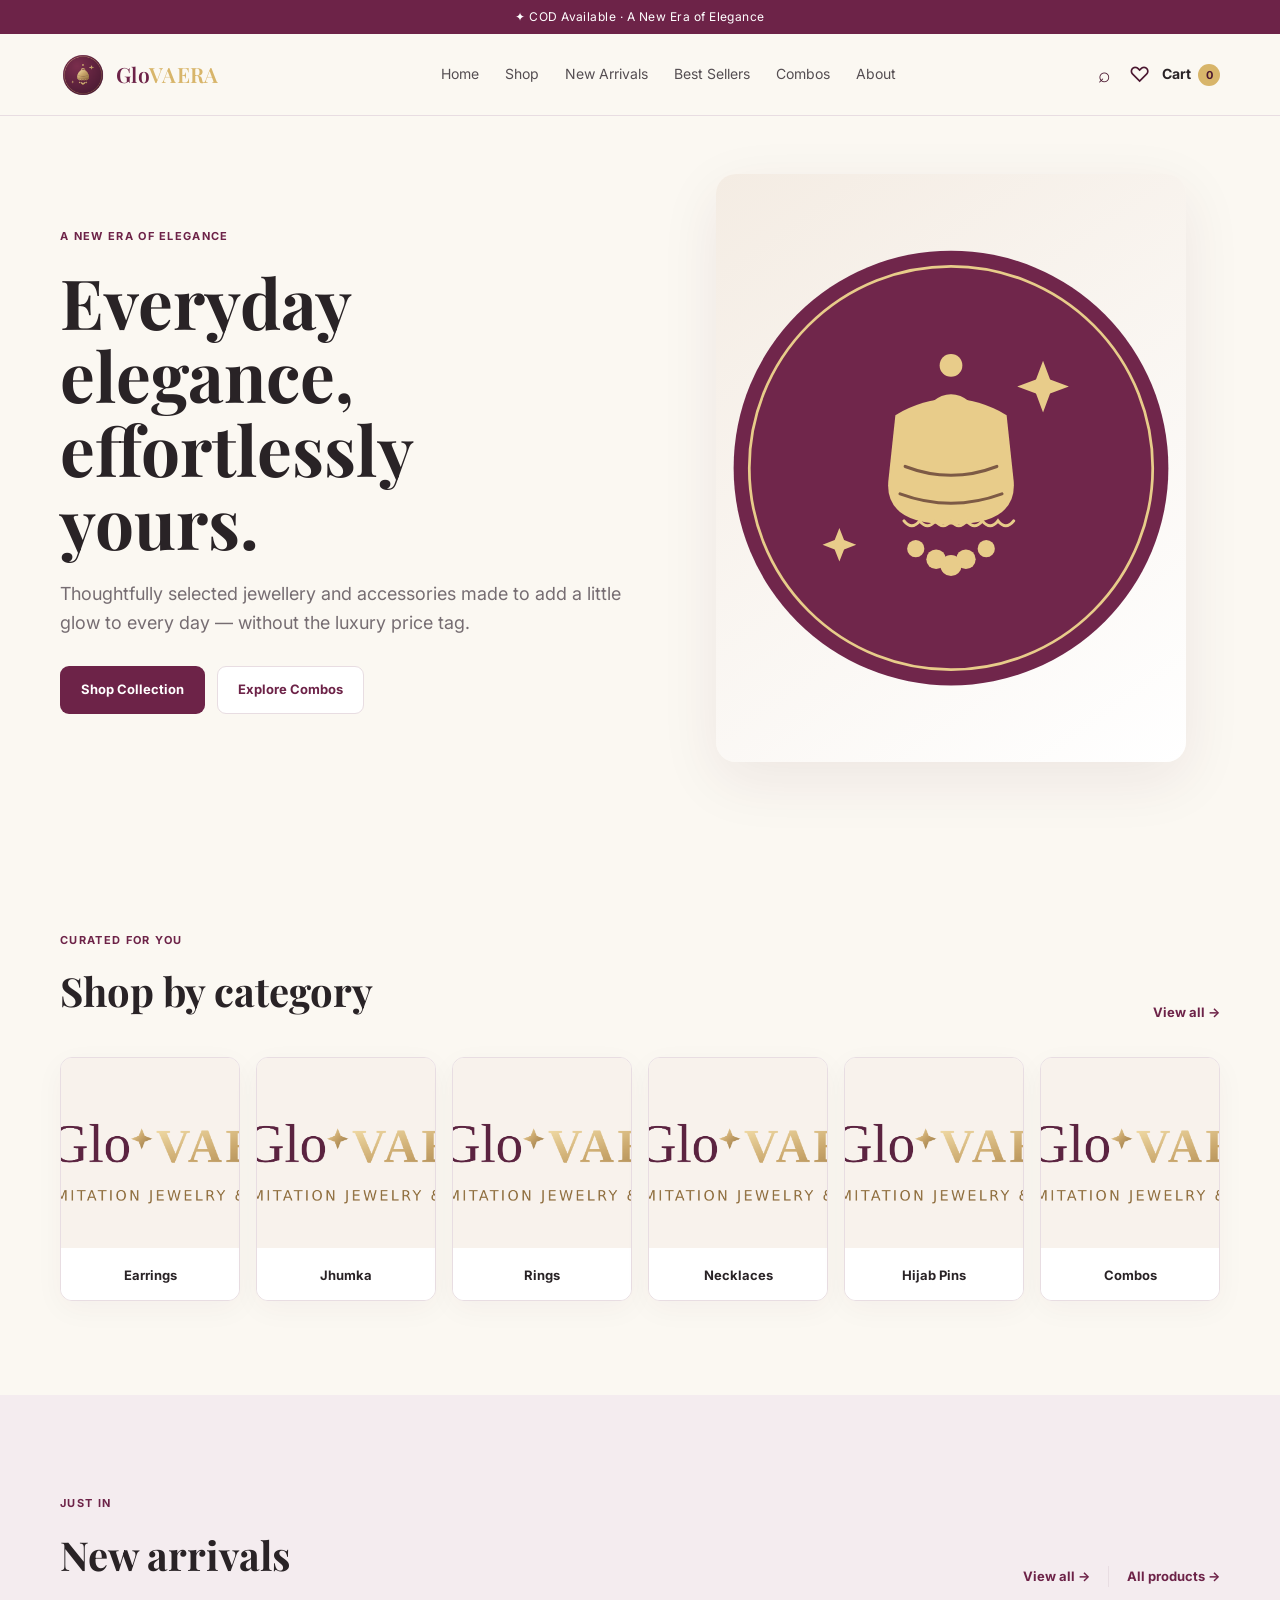
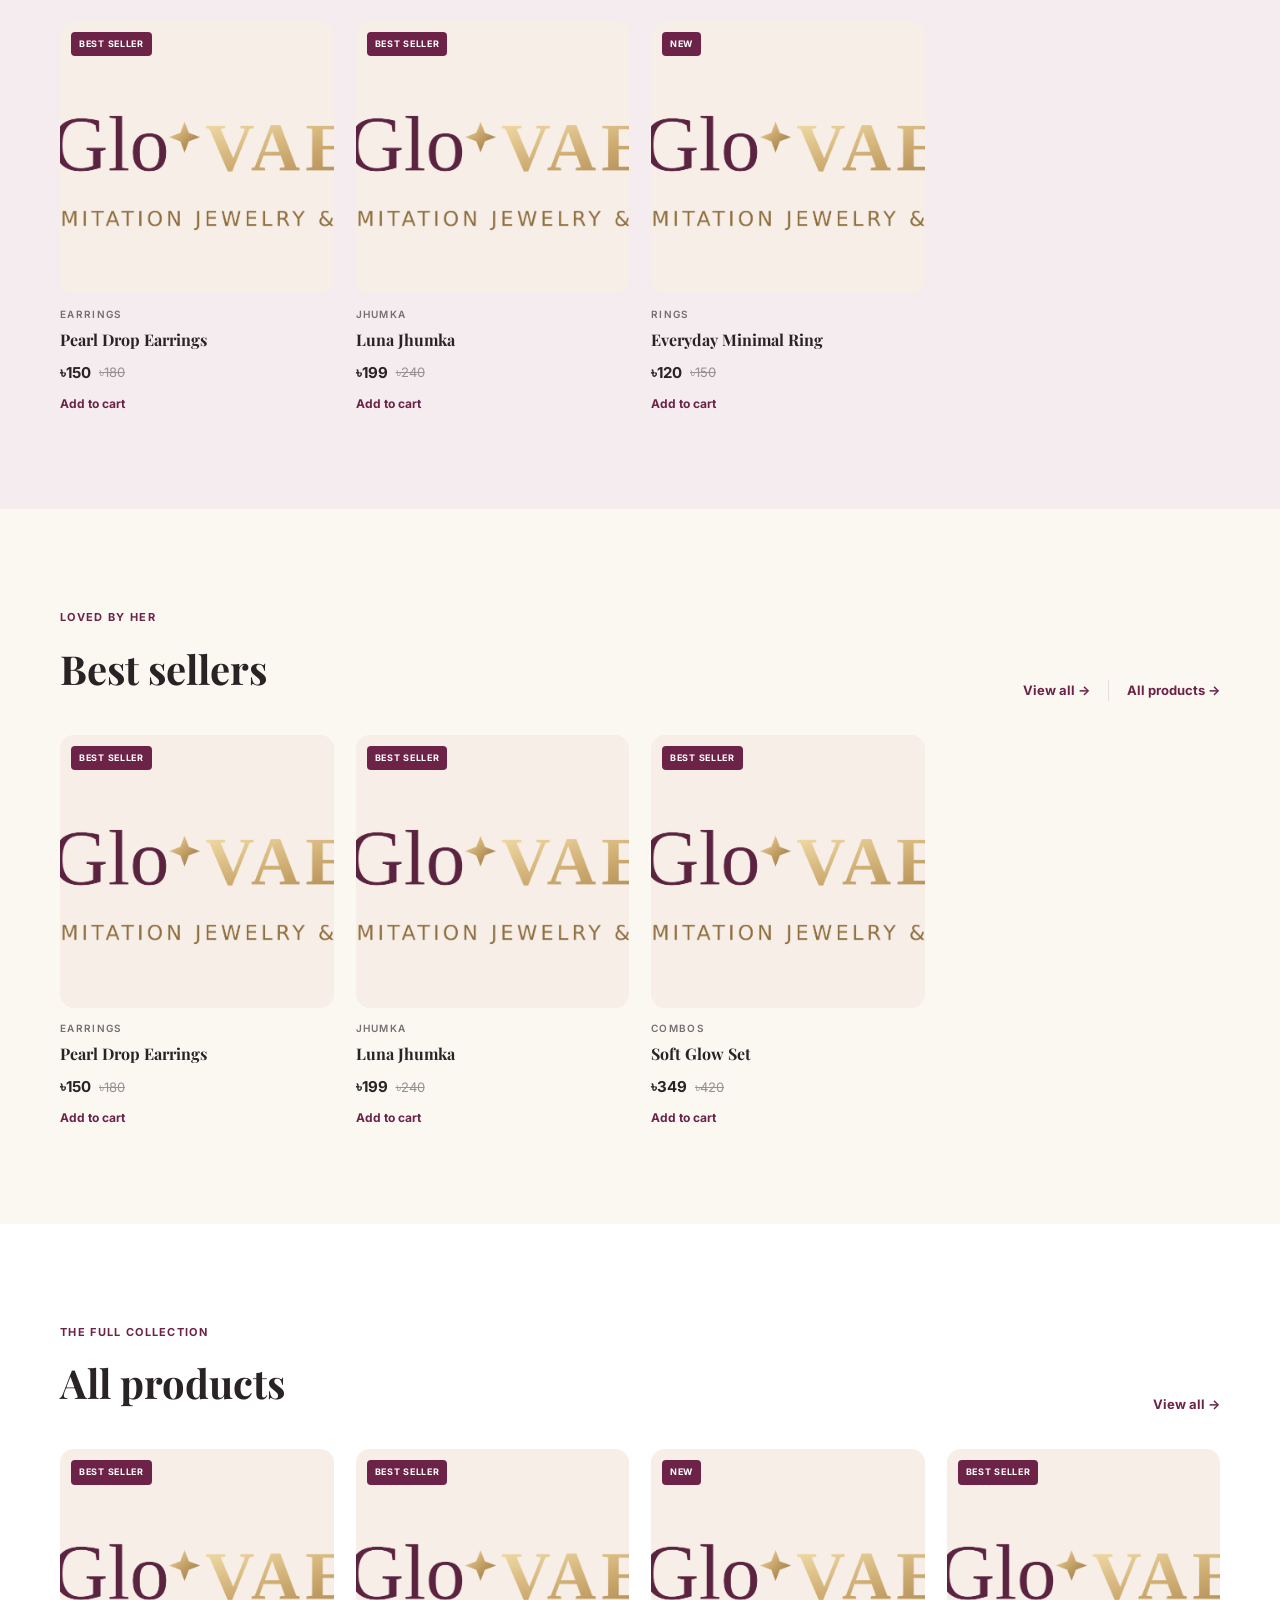
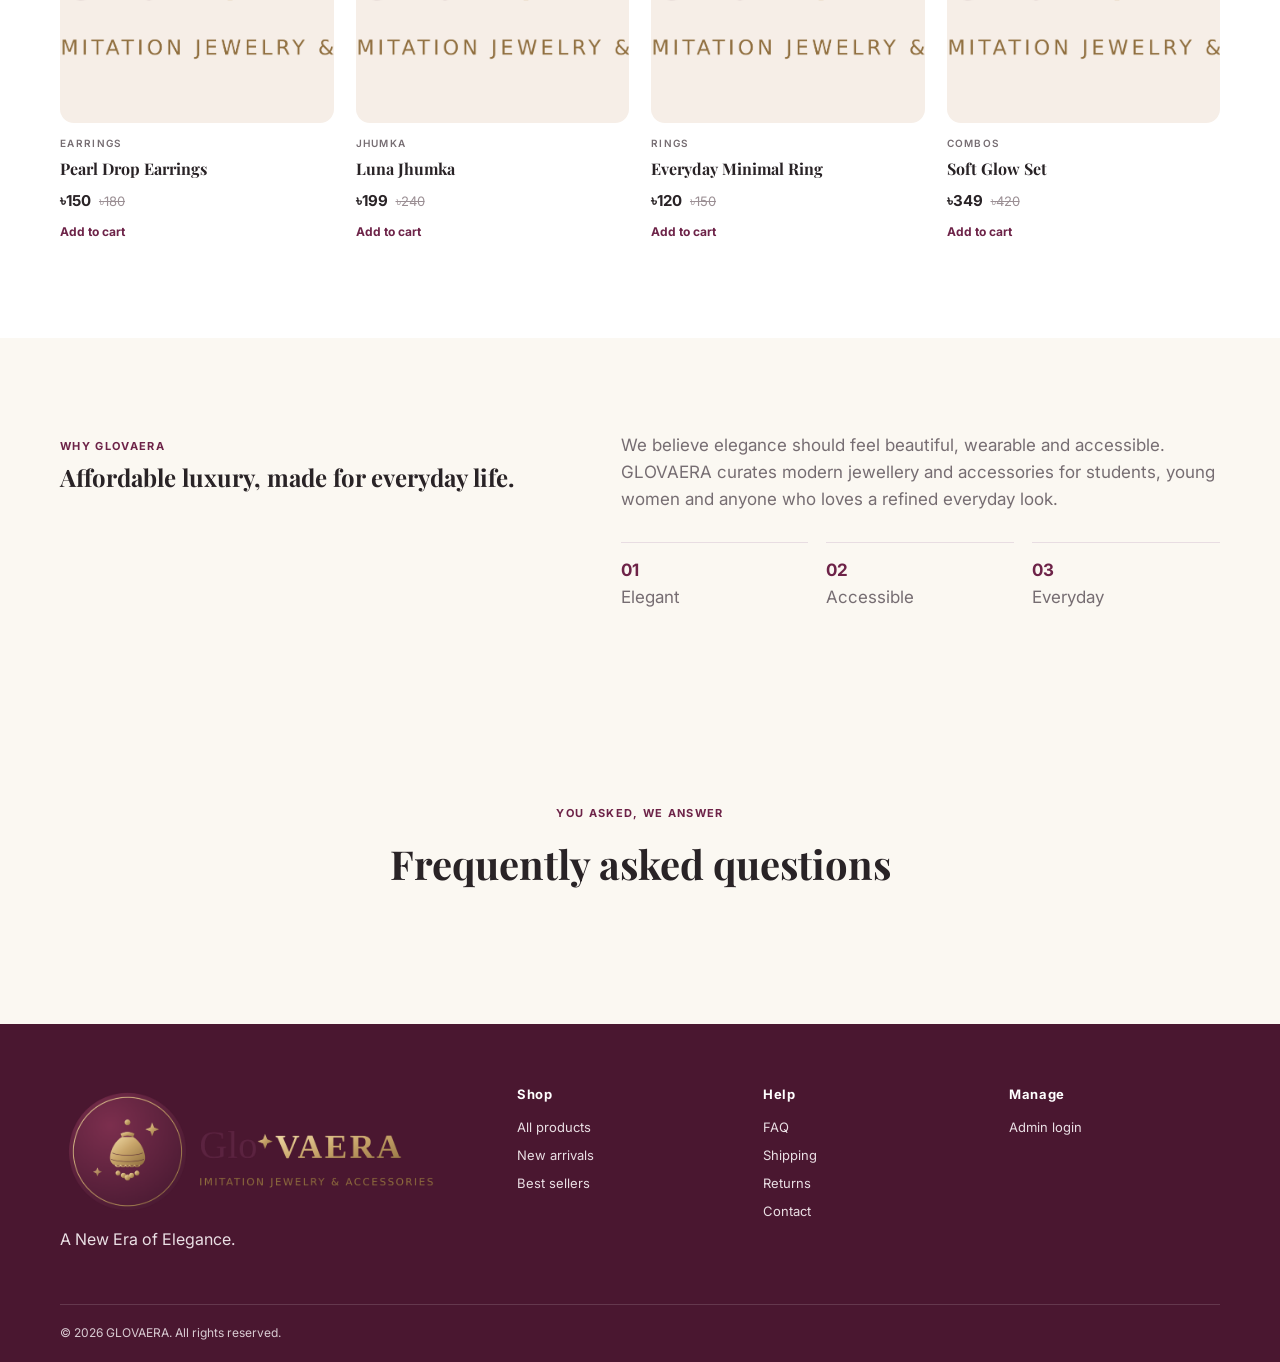
==== commit 86697d93: "Add working All Products collection to homepage" ====
--- a/index.html
+++ b/index.html
@@ -15,109 +15,40 @@
   <style>
     .section-head-links{display:flex;align-items:center;justify-content:flex-end;gap:18px;flex-wrap:wrap}
     .section-head-links .text-link:last-child{padding-left:18px;border-left:1px solid var(--border)}
-    @media(max-width:760px){
-      .section-head-links{width:100%;justify-content:flex-start;gap:14px}
-      .section-head-links .text-link:last-child{padding-left:14px}
-    }
+    .home-all-products{background:var(--surface,#fff)}
+    @media(max-width:760px){.section-head-links{width:100%;justify-content:flex-start;gap:14px}.section-head-links .text-link:last-child{padding-left:14px}}
   </style>
 </head>
 <body>
   <div id="announcementBar" class="announcement">✦ COD Available · A New Era of Elegance</div>
   <header class="site-header">
-    <a class="brand" href="index.html">
-  <span class="brand-mark"><img src="logo.png" alt="GLOVAERA logo"></span>
-  <span class="brand-name">Glo<span>VAERA</span></span>
-</a>
-    <nav class="desktop-nav" aria-label="Main navigation">
-      <a href="index.html">Home</a>
-      <a href="shop.html">Shop</a>
-      <a href="shop.html?sort=new">New Arrivals</a>
-      <a href="shop.html?featured=true">Best Sellers</a>
-      <a href="shop.html?combo=true">Combos</a>
-      <a href="#about">About</a>
-    </nav>
-    <div class="header-actions">
-      <button class="icon-btn" id="searchBtn" type="button" aria-label="Search">⌕</button>
-      <a class="icon-btn" href="shop.html?view=wishlist" aria-label="Wishlist">♡</a>
-      <a class="cart-link" href="cart.html">Cart <span id="cartCount" class="count-pill">0</span></a>
-      <button class="menu-btn" id="menuBtn" type="button">☰</button>
-    </div>
+    <a class="brand" href="index.html"><span class="brand-mark"><img src="logo.png" alt="GLOVAERA logo"></span><span class="brand-name">Glo<span>VAERA</span></span></a>
+    <nav class="desktop-nav" aria-label="Main navigation"><a href="index.html">Home</a><a href="shop.html">Shop</a><a href="shop.html?sort=new">New Arrivals</a><a href="shop.html?featured=true">Best Sellers</a><a href="shop.html?combo=true">Combos</a><a href="#about">About</a></nav>
+    <div class="header-actions"><button class="icon-btn" id="searchBtn" type="button" aria-label="Search">⌕</button><a class="icon-btn" href="shop.html?view=wishlist" aria-label="Wishlist">♡</a><a class="cart-link" href="cart.html">Cart <span id="cartCount" class="count-pill">0</span></a><button class="menu-btn" id="menuBtn" type="button">☰</button></div>
   </header>
-  <div id="mobileNav" class="mobile-nav" hidden>
-    <a href="index.html">Home</a><a href="shop.html">Shop</a><a href="shop.html?sort=new">New Arrivals</a><a href="shop.html?featured=true">Best Sellers</a><a href="shop.html?combo=true">Combos</a><a href="#about">About</a>
-  </div>
+  <div id="mobileNav" class="mobile-nav" hidden><a href="index.html">Home</a><a href="shop.html">Shop</a><a href="shop.html?sort=new">New Arrivals</a><a href="shop.html?featured=true">Best Sellers</a><a href="shop.html?combo=true">Combos</a><a href="#about">About</a></div>
   <main>
-    <section id="heroSection" class="hero container">
-      <div class="hero-copy">
-        <span id="heroEyebrow" class="eyebrow">A NEW ERA OF ELEGANCE</span>
-        <h1 id="heroTitle">Everyday elegance, effortlessly yours.</h1>
-        <p id="heroDescription">Thoughtfully selected jewellery and accessories made to add a little glow to every day — without the luxury price tag.</p>
-        <div class="hero-actions">
-          <a id="heroButton1" class="btn btn-primary" href="shop.html">Shop Collection</a>
-          <a id="heroButton2" class="btn btn-secondary" href="shop.html?combo=true">Explore Combos</a>
-        </div>
-      </div>
-      <div class="hero-art"><div class="hero-frame"><img id="heroImage" src="glovaera-icon.svg" alt="GLOVAERA jewellery" /></div></div>
-    </section>
-    <section class="section container">
-      <div class="section-head"><div><span class="eyebrow">CURATED FOR YOU</span><h2>Shop by category</h2></div><a href="shop.html" class="text-link">View all →</a></div>
-      <div id="categoryGrid" class="category-grid"></div>
-    </section>
-    <section class="section section-tinted">
-      <div class="container">
-        <div class="section-head"><div><span class="eyebrow">JUST IN</span><h2>New arrivals</h2></div><div class="section-head-links"><a href="shop.html?sort=new" class="text-link">View all →</a><a href="shop.html" class="text-link">All products →</a></div></div>
-        <div id="newProducts" class="product-grid"></div>
-      </div>
-    </section>
-    <section class="section container">
-      <div class="section-head"><div><span class="eyebrow">LOVED BY HER</span><h2>Best sellers</h2></div><div class="section-head-links"><a href="shop.html?featured=true" class="text-link">View all →</a><a href="shop.html" class="text-link">All products →</a></div></div>
-      <div id="bestProducts" class="product-grid"></div>
-    </section>
-    <section id="comboSection" class="section burgundy-section" hidden>
-      <div class="container combo-editor-layout">
-        <div class="combo-editor-copy">
-          <span id="comboEyebrow" class="eyebrow gold-eyebrow">THE GLOVAERA EDIT</span>
-          <h2 id="comboTitle">More beauty. Better value.</h2>
-          <p id="comboDescription">Discover easy-to-style combo sets designed for everyday wear, gifting and tiny moments worth celebrating.</p>
-          <a id="comboButton" class="btn btn-light" href="shop.html?combo=true">Shop combos</a>
-        </div>
-        <div class="combo-card combo-card-with-image">
-          <div id="comboImageWrap" class="combo-image-wrap" hidden><img id="comboImage" src="" alt="Featured GLOVAERA combo" /></div>
-          <div class="combo-card-content"><span id="comboBadge">FEATURED COMBO</span><h3 id="comboProductTitle">Soft Glow Set</h3><p id="comboProductDescription">Earrings + Ring + Hijab Pin</p><strong id="comboPrice">৳349</strong></div>
-        </div>
-      </div>
-    </section>
-    <section id="about" class="section container">
-      <div class="story-grid">
-        <div><span id="aboutEyebrow" class="eyebrow">WHY GLOVAERA</span><h2 id="aboutTitle">Affordable luxury, made for everyday life.</h2></div>
-        <div class="story-copy">
-          <p id="aboutDescription">We believe elegance should feel beautiful, wearable and accessible. GLOVAERA curates modern jewellery and accessories for students, young women and anyone who loves a refined everyday look.</p>
-          <div class="feature-row"><div><strong>01</strong><span id="aboutFeature1">Elegant</span></div><div><strong>02</strong><span id="aboutFeature2">Accessible</span></div><div><strong>03</strong><span id="aboutFeature3">Everyday</span></div></div>
-        </div>
-      </div>
-    </section>
-    <section id="socialSection" class="section section-soft" hidden>
-      <div class="container">
-        <div class="section-head centered"><div><span id="socialEyebrow" class="eyebrow">STAY IN THE GLOVAERA MOOD</span><h2 id="socialTitle">Follow the edit</h2></div></div>
-        <div id="socialGallery" class="social-grid"></div>
-      </div>
-    </section>
-    <section id="faqSection" class="section container faq-section">
-      <div class="section-head centered"><div><span id="faqEyebrow" class="eyebrow">YOU ASKED, WE ANSWER</span><h2 id="faqTitle">Frequently asked questions</h2></div></div>
-      <div id="faqList" class="faq-list"></div>
-    </section>
+    <section id="heroSection" class="hero container"><div class="hero-copy"><span id="heroEyebrow" class="eyebrow">A NEW ERA OF ELEGANCE</span><h1 id="heroTitle">Everyday elegance, effortlessly yours.</h1><p id="heroDescription">Thoughtfully selected jewellery and accessories made to add a little glow to every day — without the luxury price tag.</p><div class="hero-actions"><a id="heroButton1" class="btn btn-primary" href="shop.html">Shop Collection</a><a id="heroButton2" class="btn btn-secondary" href="shop.html?combo=true">Explore Combos</a></div></div><div class="hero-art"><div class="hero-frame"><img id="heroImage" src="glovaera-icon.svg" alt="GLOVAERA jewellery" /></div></div></section>
+    <section class="section container"><div class="section-head"><div><span class="eyebrow">CURATED FOR YOU</span><h2>Shop by category</h2></div><a href="shop.html" class="text-link">View all →</a></div><div id="categoryGrid" class="category-grid"></div></section>
+    <section class="section section-tinted"><div class="container"><div class="section-head"><div><span class="eyebrow">JUST IN</span><h2>New arrivals</h2></div><div class="section-head-links"><a href="shop.html?sort=new" class="text-link">View all →</a><a href="shop.html" class="text-link">All products →</a></div></div><div id="newProducts" class="product-grid"></div></div></section>
+    <section class="section container"><div class="section-head"><div><span class="eyebrow">LOVED BY HER</span><h2>Best sellers</h2></div><div class="section-head-links"><a href="shop.html?featured=true" class="text-link">View all →</a><a href="shop.html" class="text-link">All products →</a></div></div><div id="bestProducts" class="product-grid"></div></section>
+    <section class="section home-all-products"><div class="container"><div class="section-head"><div><span class="eyebrow">THE FULL COLLECTION</span><h2>All products</h2></div><a href="shop.html" class="text-link">View all →</a></div><div id="allProducts" class="product-grid"></div></div></section>
+    <section id="comboSection" class="section burgundy-section" hidden><div class="container combo-editor-layout"><div class="combo-editor-copy"><span id="comboEyebrow" class="eyebrow gold-eyebrow">THE GLOVAERA EDIT</span><h2 id="comboTitle">More beauty. Better value.</h2><p id="comboDescription">Discover easy-to-style combo sets designed for everyday wear, gifting and tiny moments worth celebrating.</p><a id="comboButton" class="btn btn-light" href="shop.html?combo=true">Shop combos</a></div><div class="combo-card combo-card-with-image"><div id="comboImageWrap" class="combo-image-wrap" hidden><img id="comboImage" src="" alt="Featured GLOVAERA combo" /></div><div class="combo-card-content"><span id="comboBadge">FEATURED COMBO</span><h3 id="comboProductTitle">Soft Glow Set</h3><p id="comboProductDescription">Earrings + Ring + Hijab Pin</p><strong id="comboPrice">৳349</strong></div></div></div></section>
+    <section id="about" class="section container"><div class="story-grid"><div><span id="aboutEyebrow" class="eyebrow">WHY GLOVAERA</span><h2 id="aboutTitle">Affordable luxury, made for everyday life.</h2></div><div class="story-copy"><p id="aboutDescription">We believe elegance should feel beautiful, wearable and accessible. GLOVAERA curates modern jewellery and accessories for students, young women and anyone who loves a refined everyday look.</p><div class="feature-row"><div><strong>01</strong><span id="aboutFeature1">Elegant</span></div><div><strong>02</strong><span id="aboutFeature2">Accessible</span></div><div><strong>03</strong><span id="aboutFeature3">Everyday</span></div></div></div></div></section>
+    <section id="socialSection" class="section section-soft" hidden><div class="container"><div class="section-head centered"><div><span id="socialEyebrow" class="eyebrow">STAY IN THE GLOVAERA MOOD</span><h2 id="socialTitle">Follow the edit</h2></div></div><div id="socialGallery" class="social-grid"></div></div></section>
+    <section id="faqSection" class="section container faq-section"><div class="section-head centered"><div><span id="faqEyebrow" class="eyebrow">YOU ASKED, WE ANSWER</span><h2 id="faqTitle">Frequently asked questions</h2></div></div><div id="faqList" class="faq-list"></div></section>
   </main>
-  <footer class="site-footer">
-    <div class="container footer-grid">
-      <div><img src="logo.png" alt="GLOVAERA" class="footer-logo" /><p>A New Era of Elegance.</p></div>
-      <div><h4>Shop</h4><a href="shop.html">All products</a><a href="shop.html?sort=new">New arrivals</a><a href="shop.html?featured=true">Best sellers</a></div>
-      <div><h4>Help</h4><a href="faq.html">FAQ</a><a href="shipping.html">Shipping</a><a href="returns.html">Returns</a><a href="contact.html">Contact</a></div>
-      <div><h4>Manage</h4><a href="admin.html">Admin login</a></div>
-    </div>
-    <div class="container footer-bottom">© 2026 GLOVAERA. All rights reserved.</div>
-  </footer>
+  <footer class="site-footer"><div class="container footer-grid"><div><img src="logo.png" alt="GLOVAERA" class="footer-logo" /><p>A New Era of Elegance.</p></div><div><h4>Shop</h4><a href="shop.html">All products</a><a href="shop.html?sort=new">New arrivals</a><a href="shop.html?featured=true">Best sellers</a></div><div><h4>Help</h4><a href="faq.html">FAQ</a><a href="shipping.html">Shipping</a><a href="returns.html">Returns</a><a href="contact.html">Contact</a></div><div><h4>Manage</h4><a href="admin.html">Admin login</a></div></div><div class="container footer-bottom">© 2026 GLOVAERA. All rights reserved.</div></footer>
   <script src="https://cdn.jsdelivr.net/npm/@supabase/supabase-js@2"></script>
   <script src="config.js"></script>
   <script src="app.js"></script>
+  <script>
+    document.addEventListener('DOMContentLoaded', async () => {
+      const el = document.getElementById('allProducts');
+      if (!el || !window.GLOVAERA?.getProducts || !window.GLOVAERA?.productCard) return;
+      try { const products = await window.GLOVAERA.getProducts(); el.innerHTML = products.map(window.GLOVAERA.productCard).join(''); }
+      catch (error) { console.warn('Could not load all products:', error); }
+    });
+  </script>
 </body>
 </html>
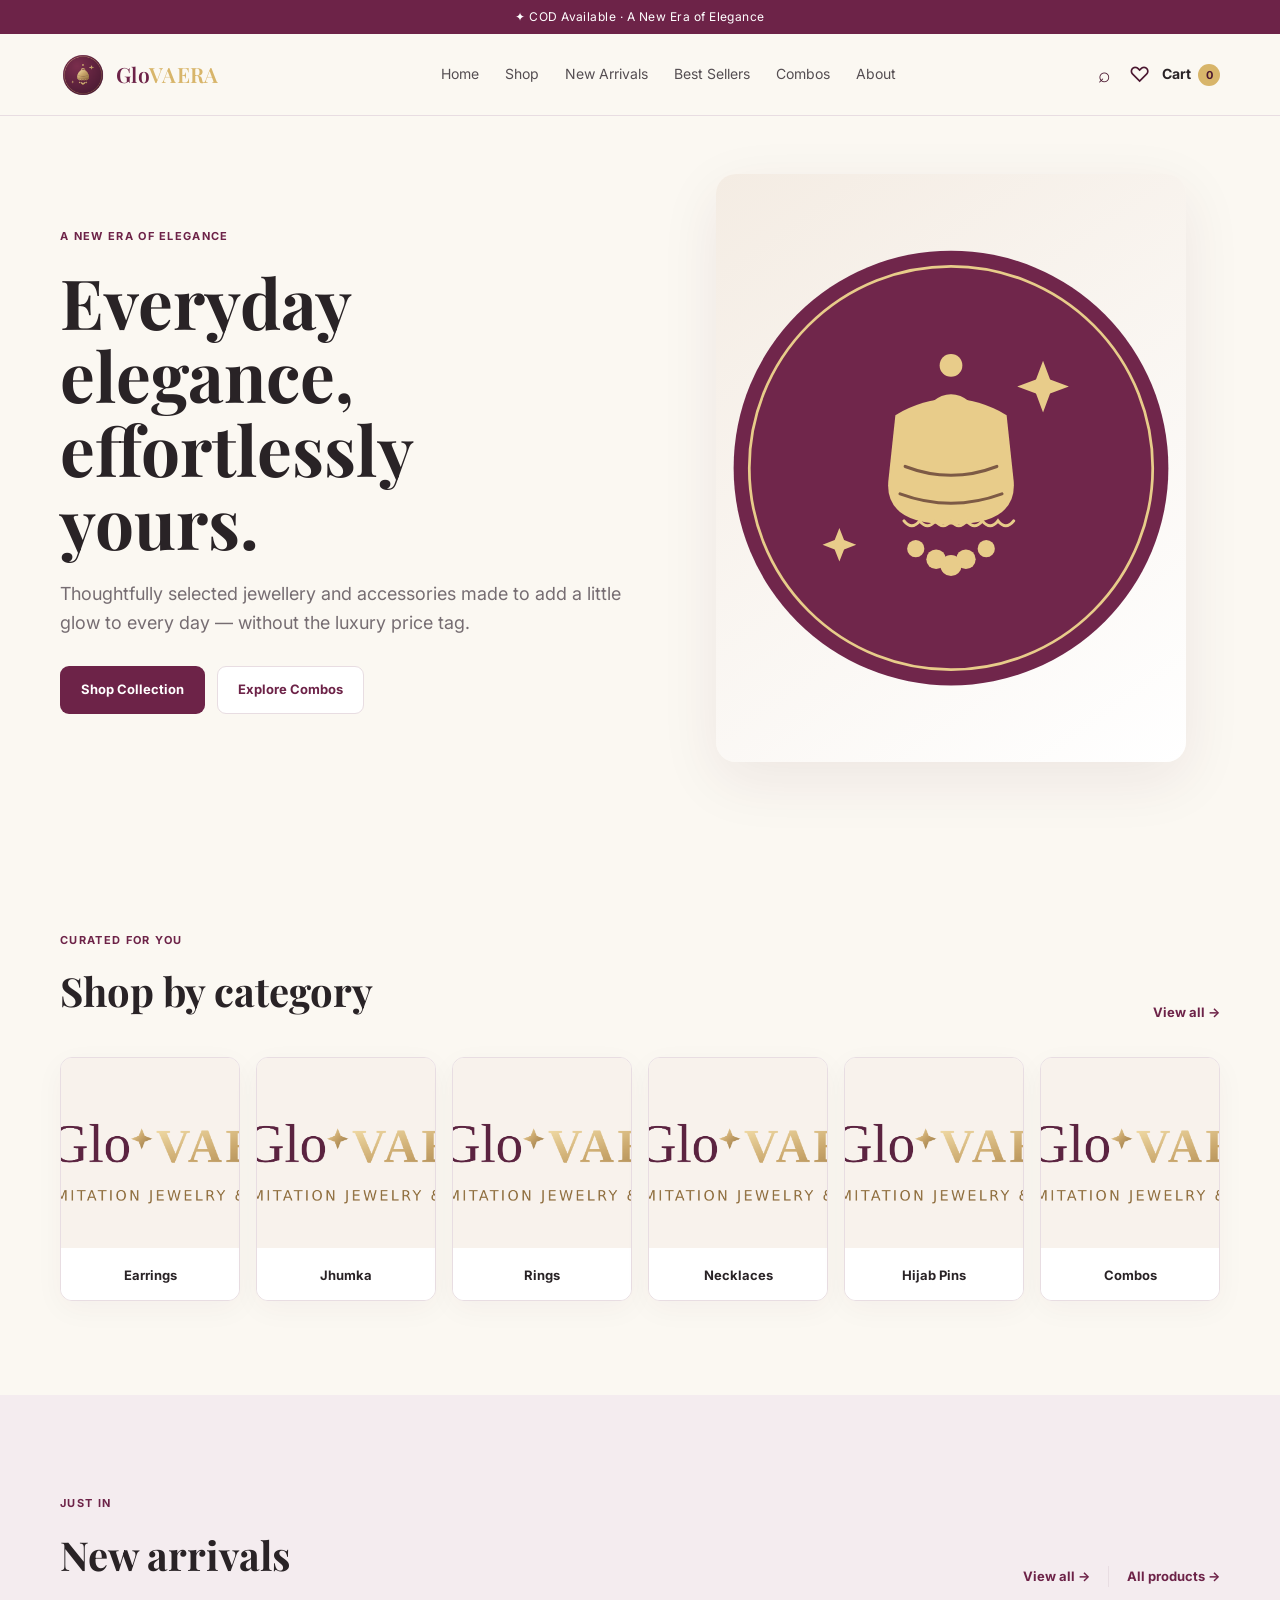
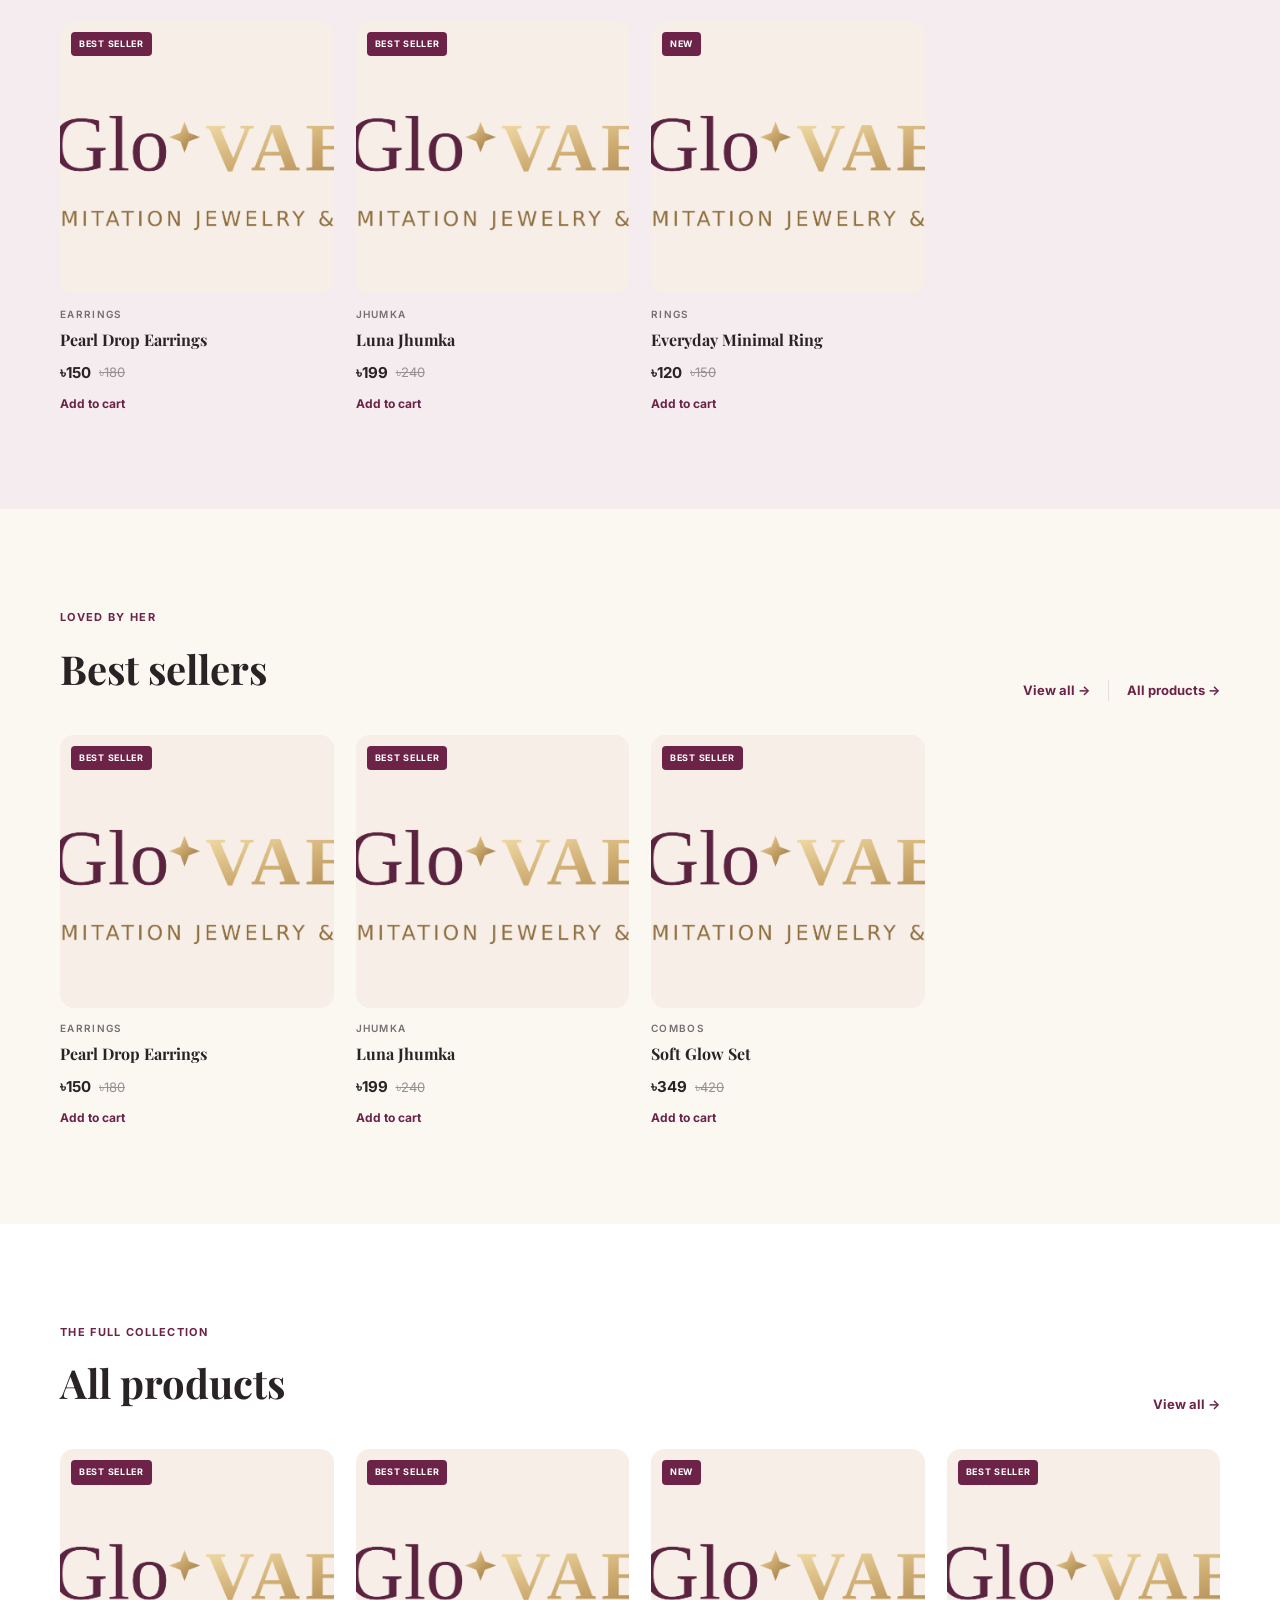
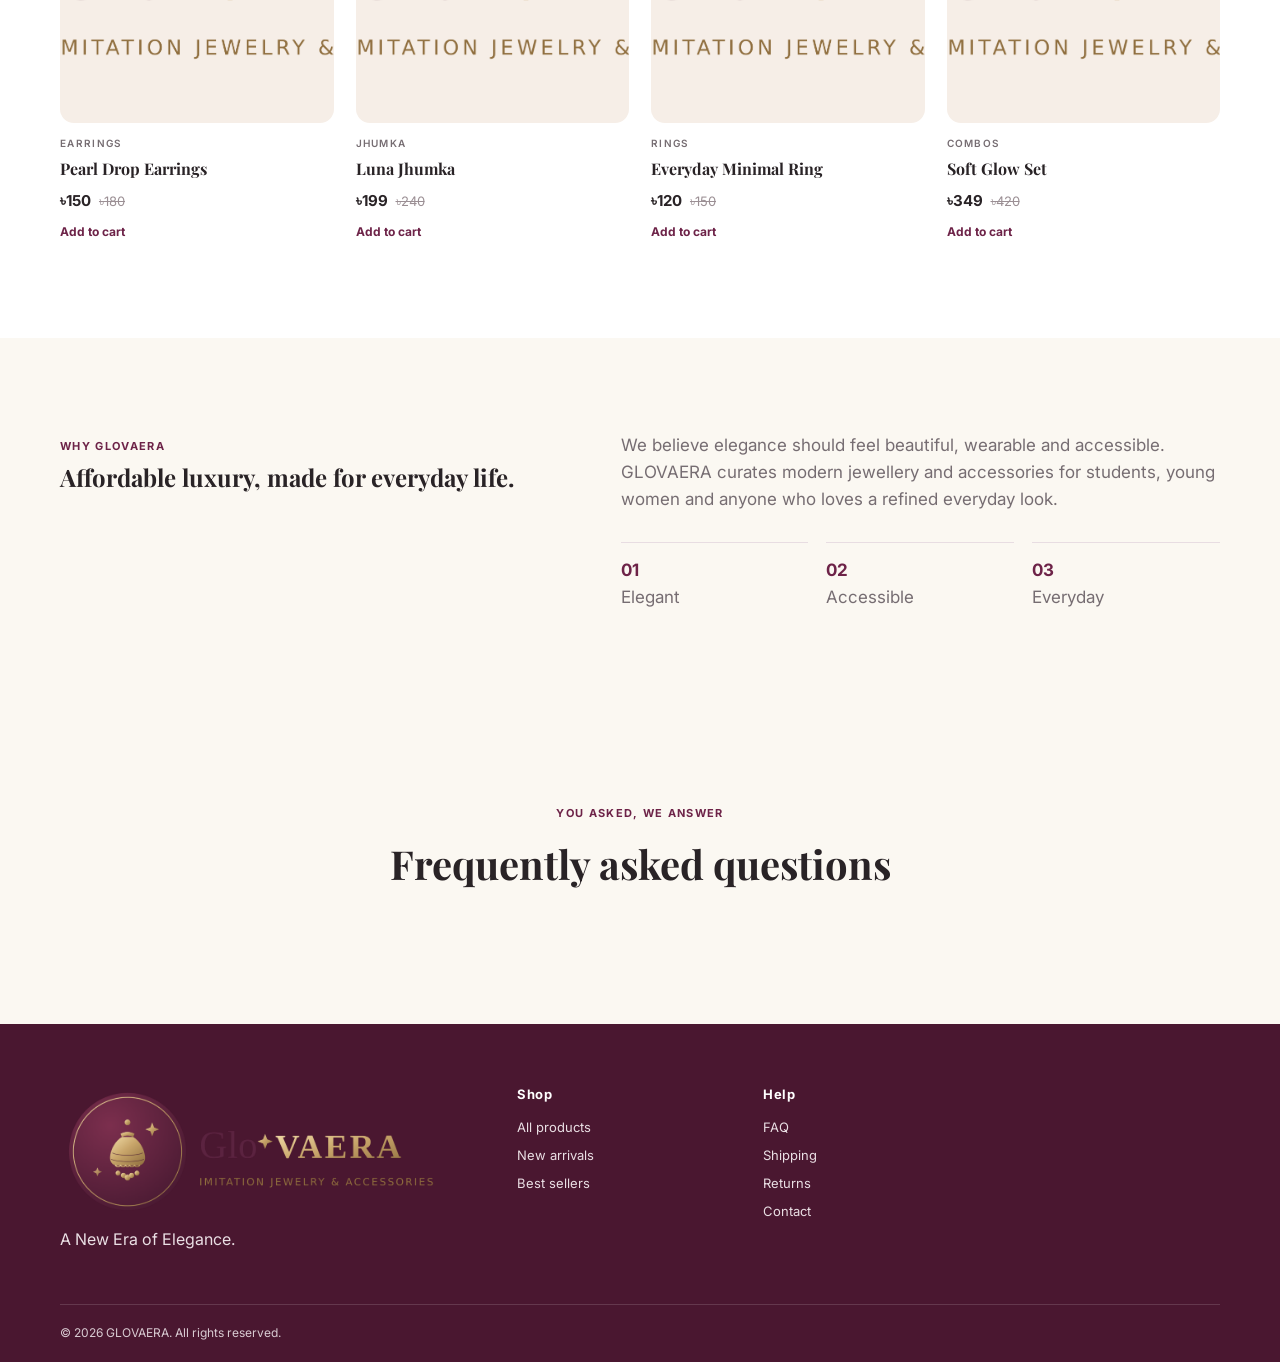
==== commit 5437a3f6: "Remove admin login link from customer-facing main website footer while keeping /admin.html accessibl" ====
--- a/index.html
+++ b/index.html
@@ -16,13 +16,17 @@
     .section-head-links{display:flex;align-items:center;justify-content:flex-end;gap:18px;flex-wrap:wrap}
     .section-head-links .text-link:last-child{padding-left:18px;border-left:1px solid var(--border)}
     .home-all-products{background:var(--surface,#fff)}
+    .homepage-empty-selection{grid-column:1/-1;color:#735f69;padding:18px 0}
     @media(max-width:760px){.section-head-links{width:100%;justify-content:flex-start;gap:14px}.section-head-links .text-link:last-child{padding-left:14px}}
   </style>
 </head>
 <body>
   <div id="announcementBar" class="announcement">✦ COD Available · A New Era of Elegance</div>
   <header class="site-header">
-    <a class="brand" href="index.html"><span class="brand-mark"><img src="logo.png" alt="GLOVAERA logo"></span><span class="brand-name">Glo<span>VAERA</span></span></a>
+    <a class="brand" href="index.html">
+  <span class="brand-mark"><img src="logo.png" alt="GLOVAERA logo"></span>
+  <span class="brand-name">Glo<span>VAERA</span></span>
+</a>
     <nav class="desktop-nav" aria-label="Main navigation"><a href="index.html">Home</a><a href="shop.html">Shop</a><a href="shop.html?sort=new">New Arrivals</a><a href="shop.html?featured=true">Best Sellers</a><a href="shop.html?combo=true">Combos</a><a href="#about">About</a></nav>
     <div class="header-actions"><button class="icon-btn" id="searchBtn" type="button" aria-label="Search">⌕</button><a class="icon-btn" href="shop.html?view=wishlist" aria-label="Wishlist">♡</a><a class="cart-link" href="cart.html">Cart <span id="cartCount" class="count-pill">0</span></a><button class="menu-btn" id="menuBtn" type="button">☰</button></div>
   </header>
@@ -38,10 +42,11 @@
     <section id="socialSection" class="section section-soft" hidden><div class="container"><div class="section-head centered"><div><span id="socialEyebrow" class="eyebrow">STAY IN THE GLOVAERA MOOD</span><h2 id="socialTitle">Follow the edit</h2></div></div><div id="socialGallery" class="social-grid"></div></div></section>
     <section id="faqSection" class="section container faq-section"><div class="section-head centered"><div><span id="faqEyebrow" class="eyebrow">YOU ASKED, WE ANSWER</span><h2 id="faqTitle">Frequently asked questions</h2></div></div><div id="faqList" class="faq-list"></div></section>
   </main>
-  <footer class="site-footer"><div class="container footer-grid"><div><img src="logo.png" alt="GLOVAERA" class="footer-logo" /><p>A New Era of Elegance.</p></div><div><h4>Shop</h4><a href="shop.html">All products</a><a href="shop.html?sort=new">New arrivals</a><a href="shop.html?featured=true">Best sellers</a></div><div><h4>Help</h4><a href="faq.html">FAQ</a><a href="shipping.html">Shipping</a><a href="returns.html">Returns</a><a href="contact.html">Contact</a></div><div><h4>Manage</h4><a href="admin.html">Admin login</a></div></div><div class="container footer-bottom">© 2026 GLOVAERA. All rights reserved.</div></footer>
+  <footer class="site-footer"><div class="container footer-grid"><div><img src="logo.png" alt="GLOVAERA" class="footer-logo" /><p>A New Era of Elegance.</p></div><div><h4>Shop</h4><a href="shop.html">All products</a><a href="shop.html?sort=new">New arrivals</a><a href="shop.html?featured=true">Best sellers</a></div><div><h4>Help</h4><a href="faq.html">FAQ</a><a href="shipping.html">Shipping</a><a href="returns.html">Returns</a><a href="contact.html">Contact</a></div></div><div class="container footer-bottom">© 2026 GLOVAERA. All rights reserved.</div></footer>
   <script src="https://cdn.jsdelivr.net/npm/@supabase/supabase-js@2"></script>
   <script src="config.js"></script>
   <script src="app.js"></script>
+  <script src="homepage-products.js"></script>
   <script>
     document.addEventListener('DOMContentLoaded', async () => {
       const el = document.getElementById('allProducts');
--- a/responsive-fix.css
+++ b/responsive-fix.css
@@ -8,11 +8,17 @@
   }
 }
 
+/* Mobile: use 2 columns so product images are large and easy to see. */
 @media (max-width: 760px){
   .product-grid,
-  .shop-product-grid{
-    grid-template-columns:repeat(2,minmax(0,1fr));
-    gap:18px 14px;
+  .shop-product-grid,
+  .home-all-products .product-grid{
+    grid-template-columns:repeat(2,minmax(0,1fr)) !important;
+    gap:22px 14px !important;
+  }
+
+  .product-card{
+    min-width:0;
   }
 
   .product-image-wrap{
@@ -60,8 +66,10 @@
 
 @media (max-width: 420px){
   .product-grid,
-  .shop-product-grid{
-    gap:16px 12px;
+  .shop-product-grid,
+  .home-all-products .product-grid{
+    grid-template-columns:repeat(2,minmax(0,1fr)) !important;
+    gap:18px 10px !important;
   }
 
   .product-card h3{
